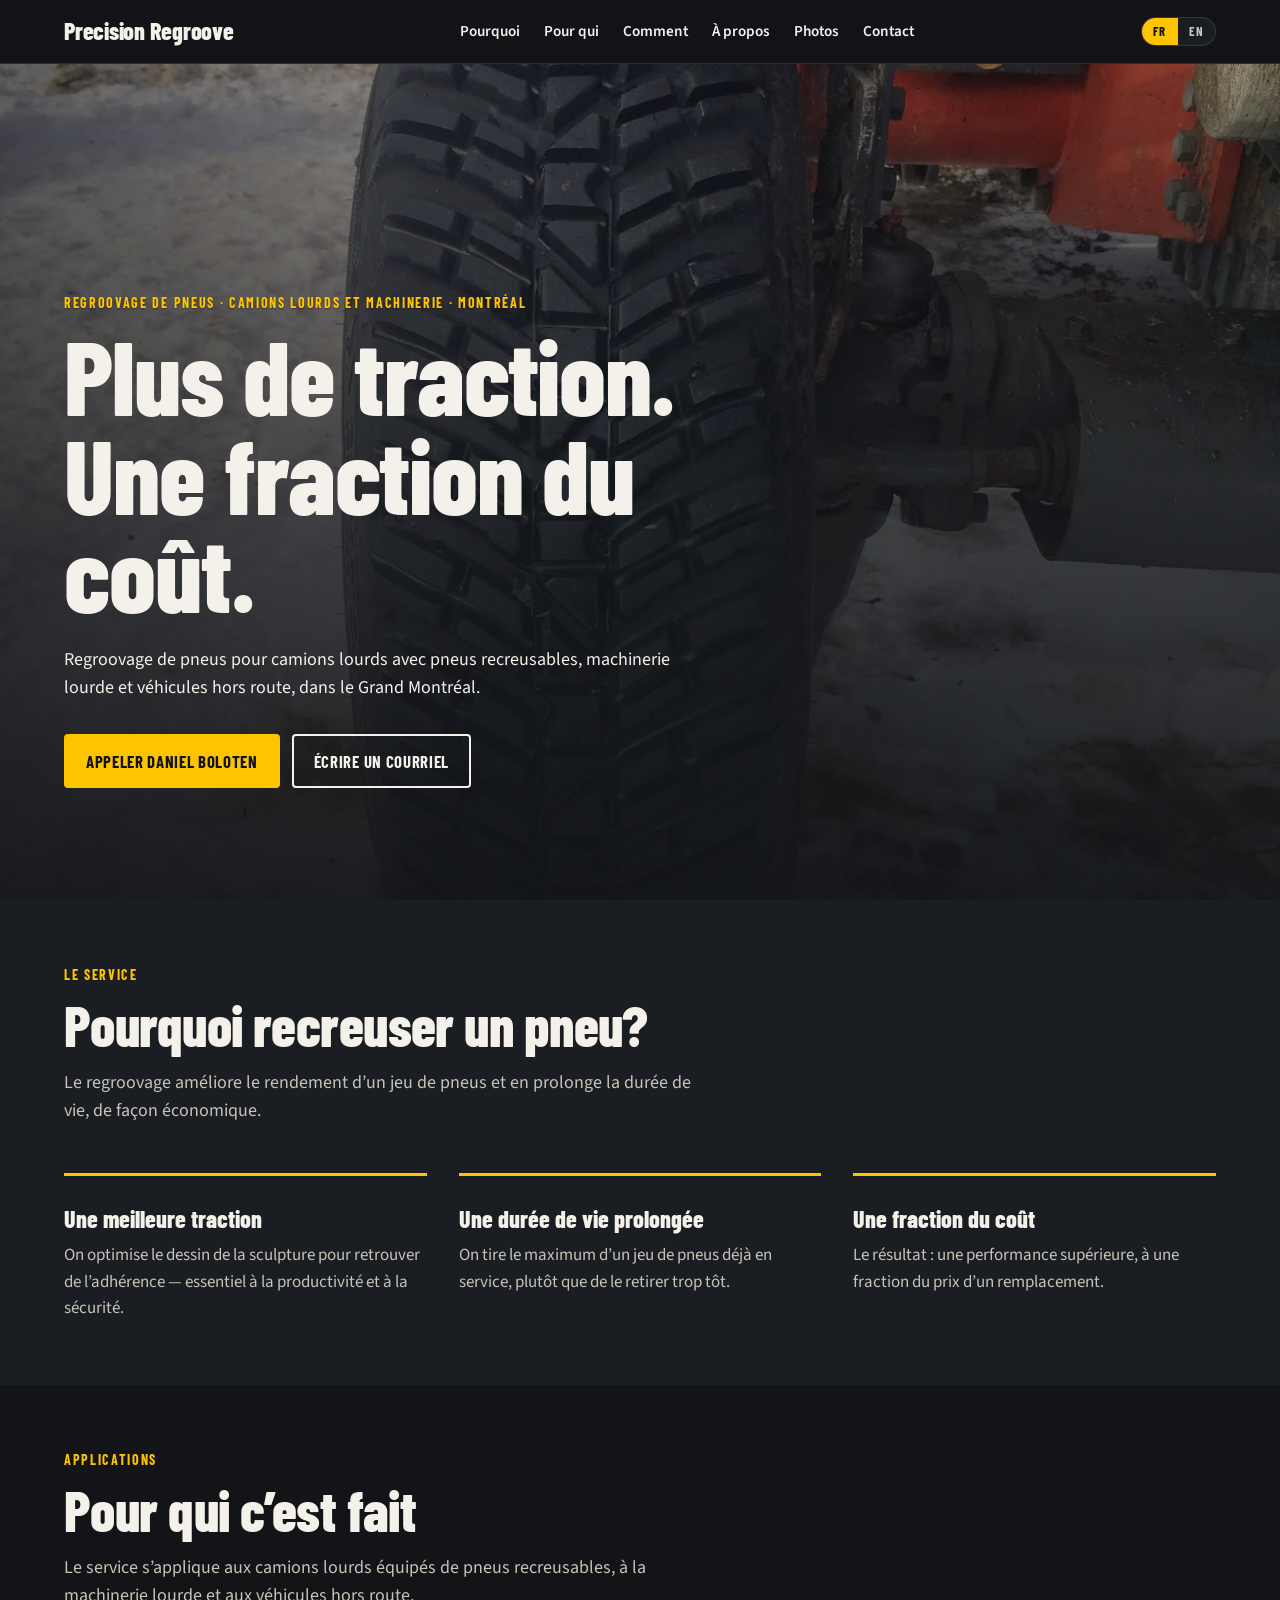
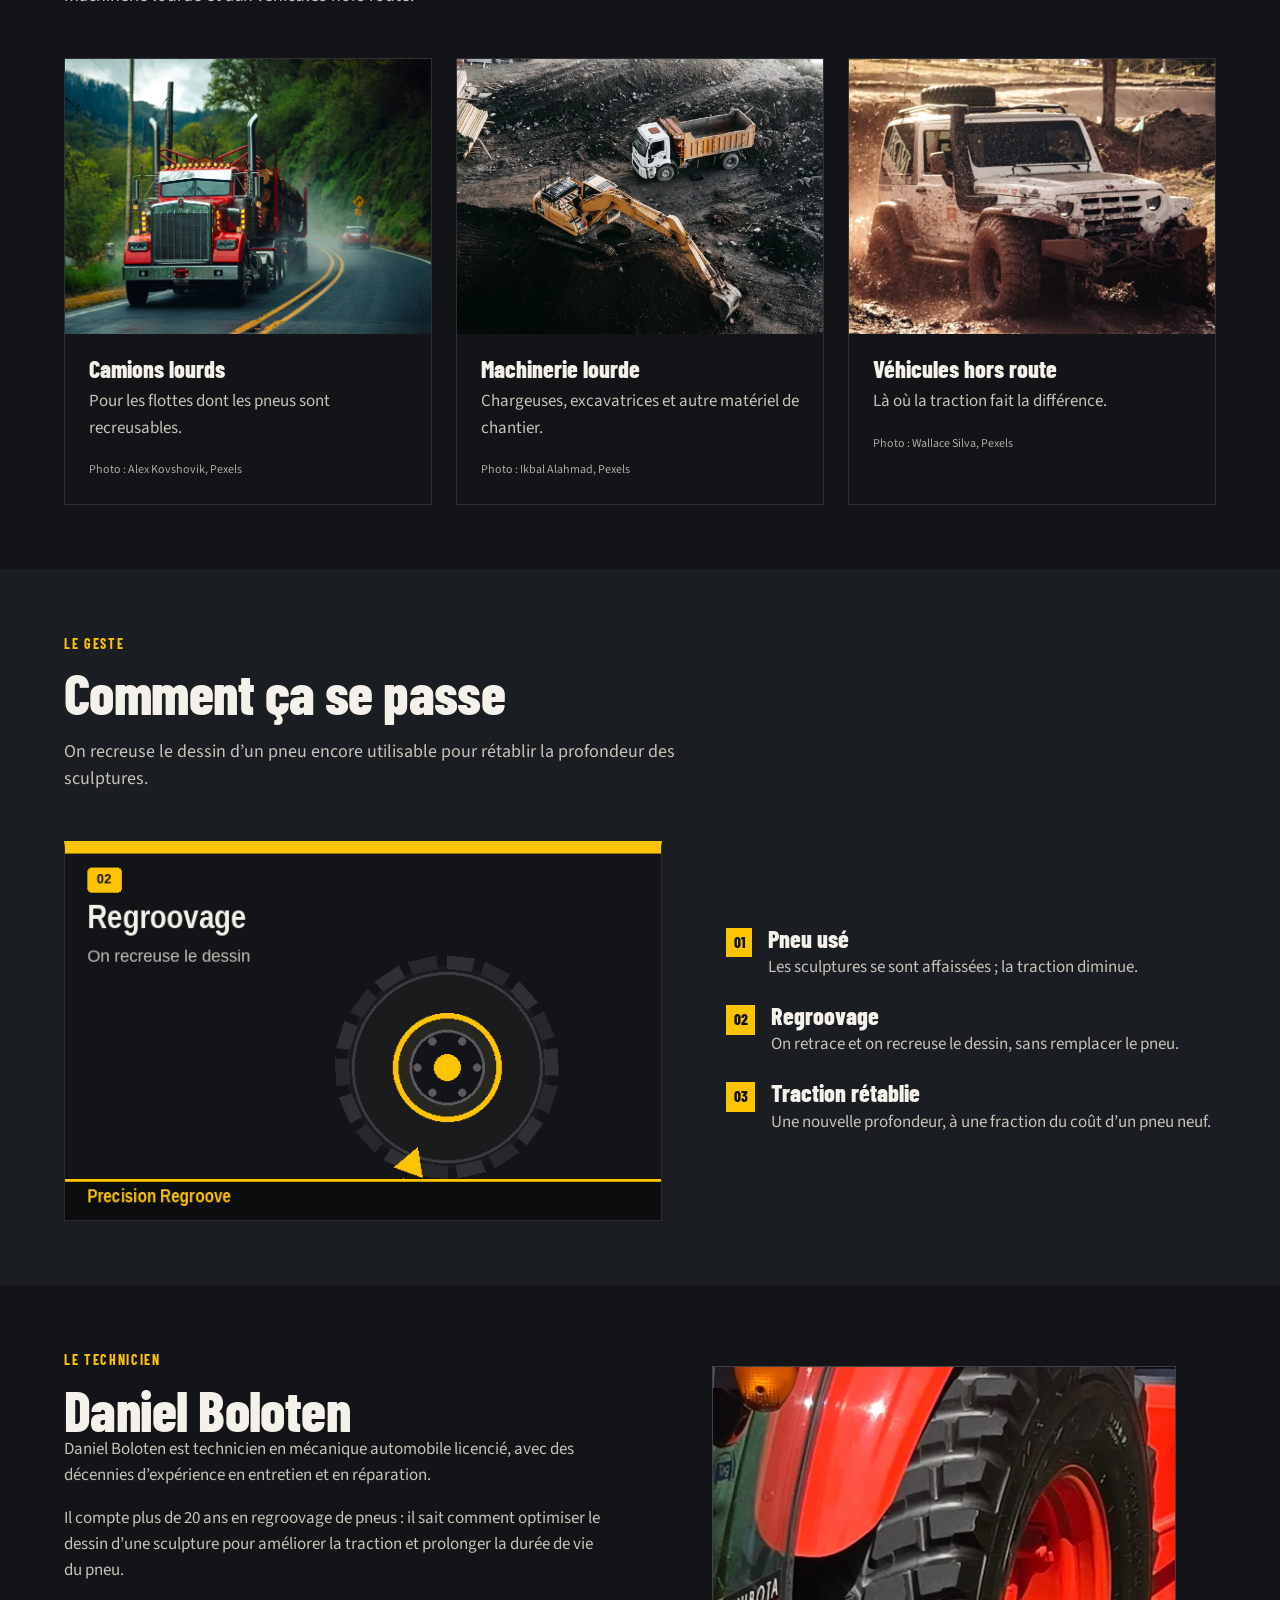
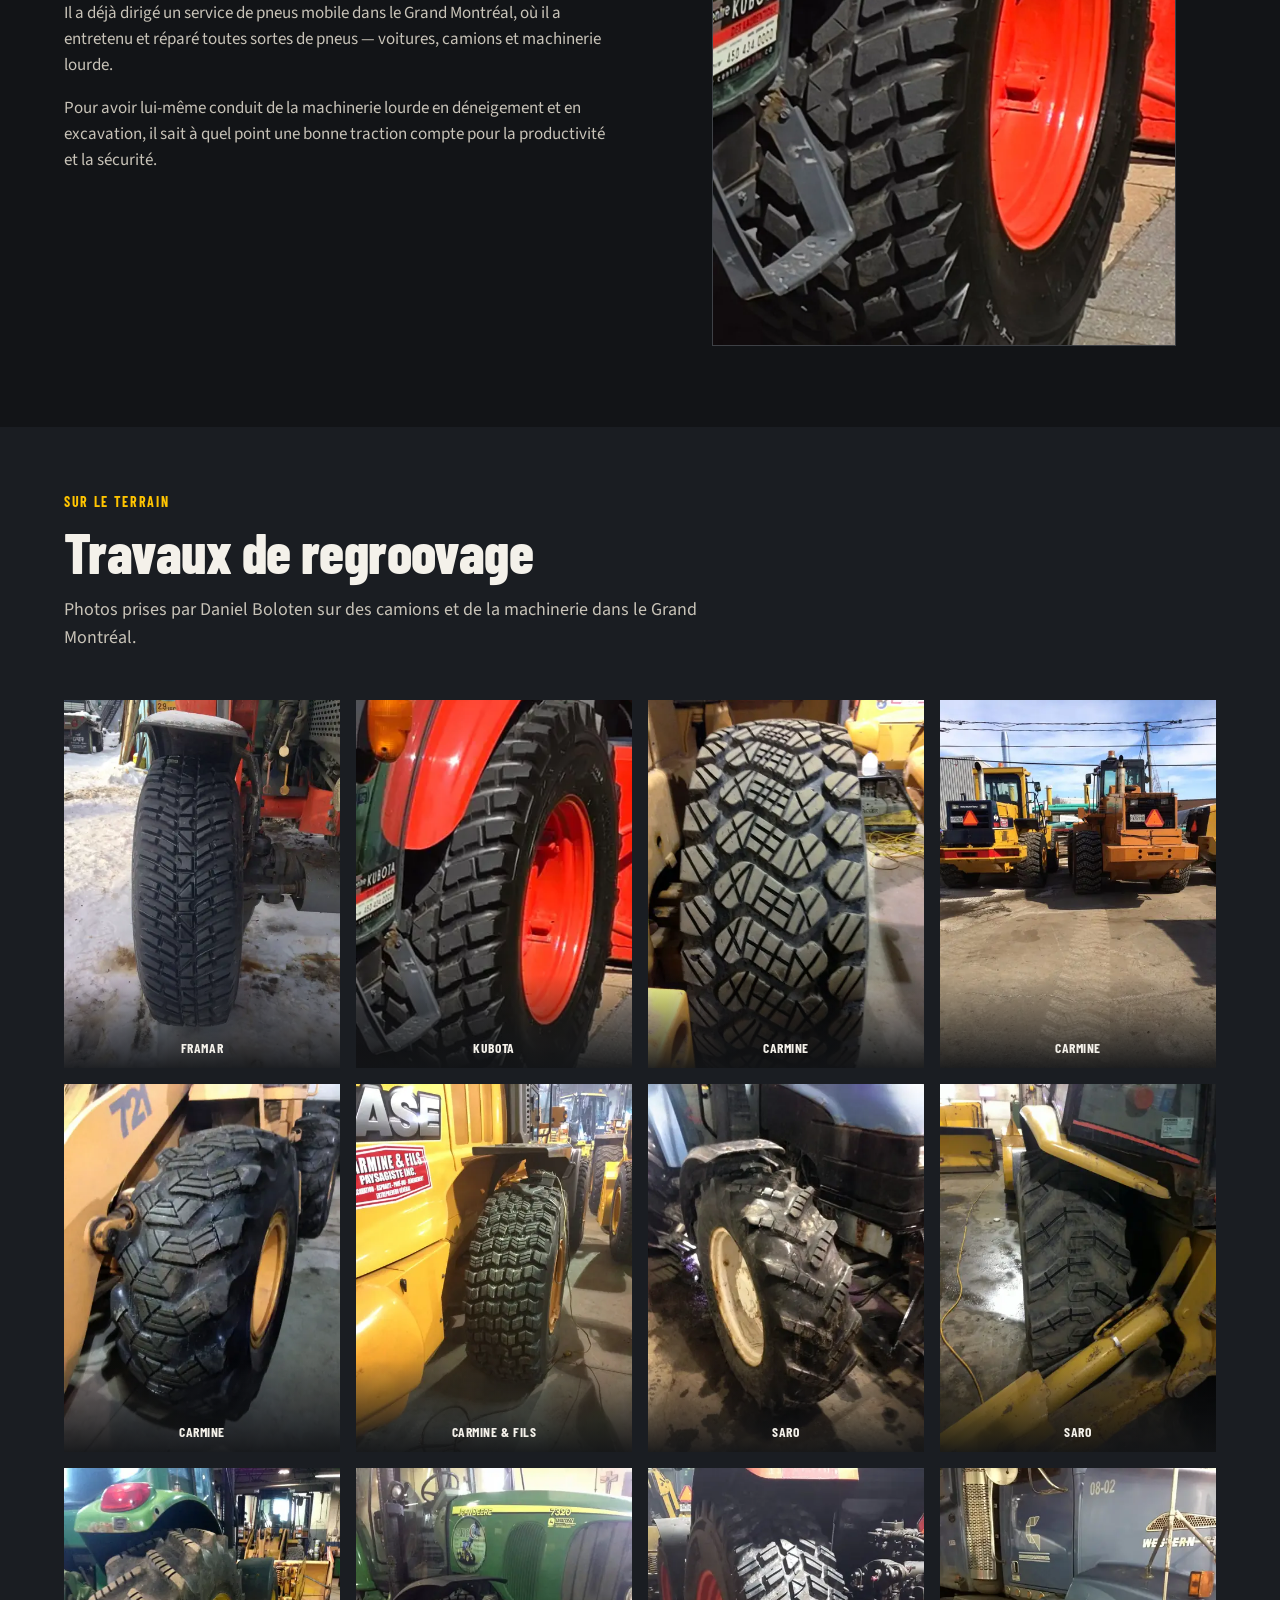
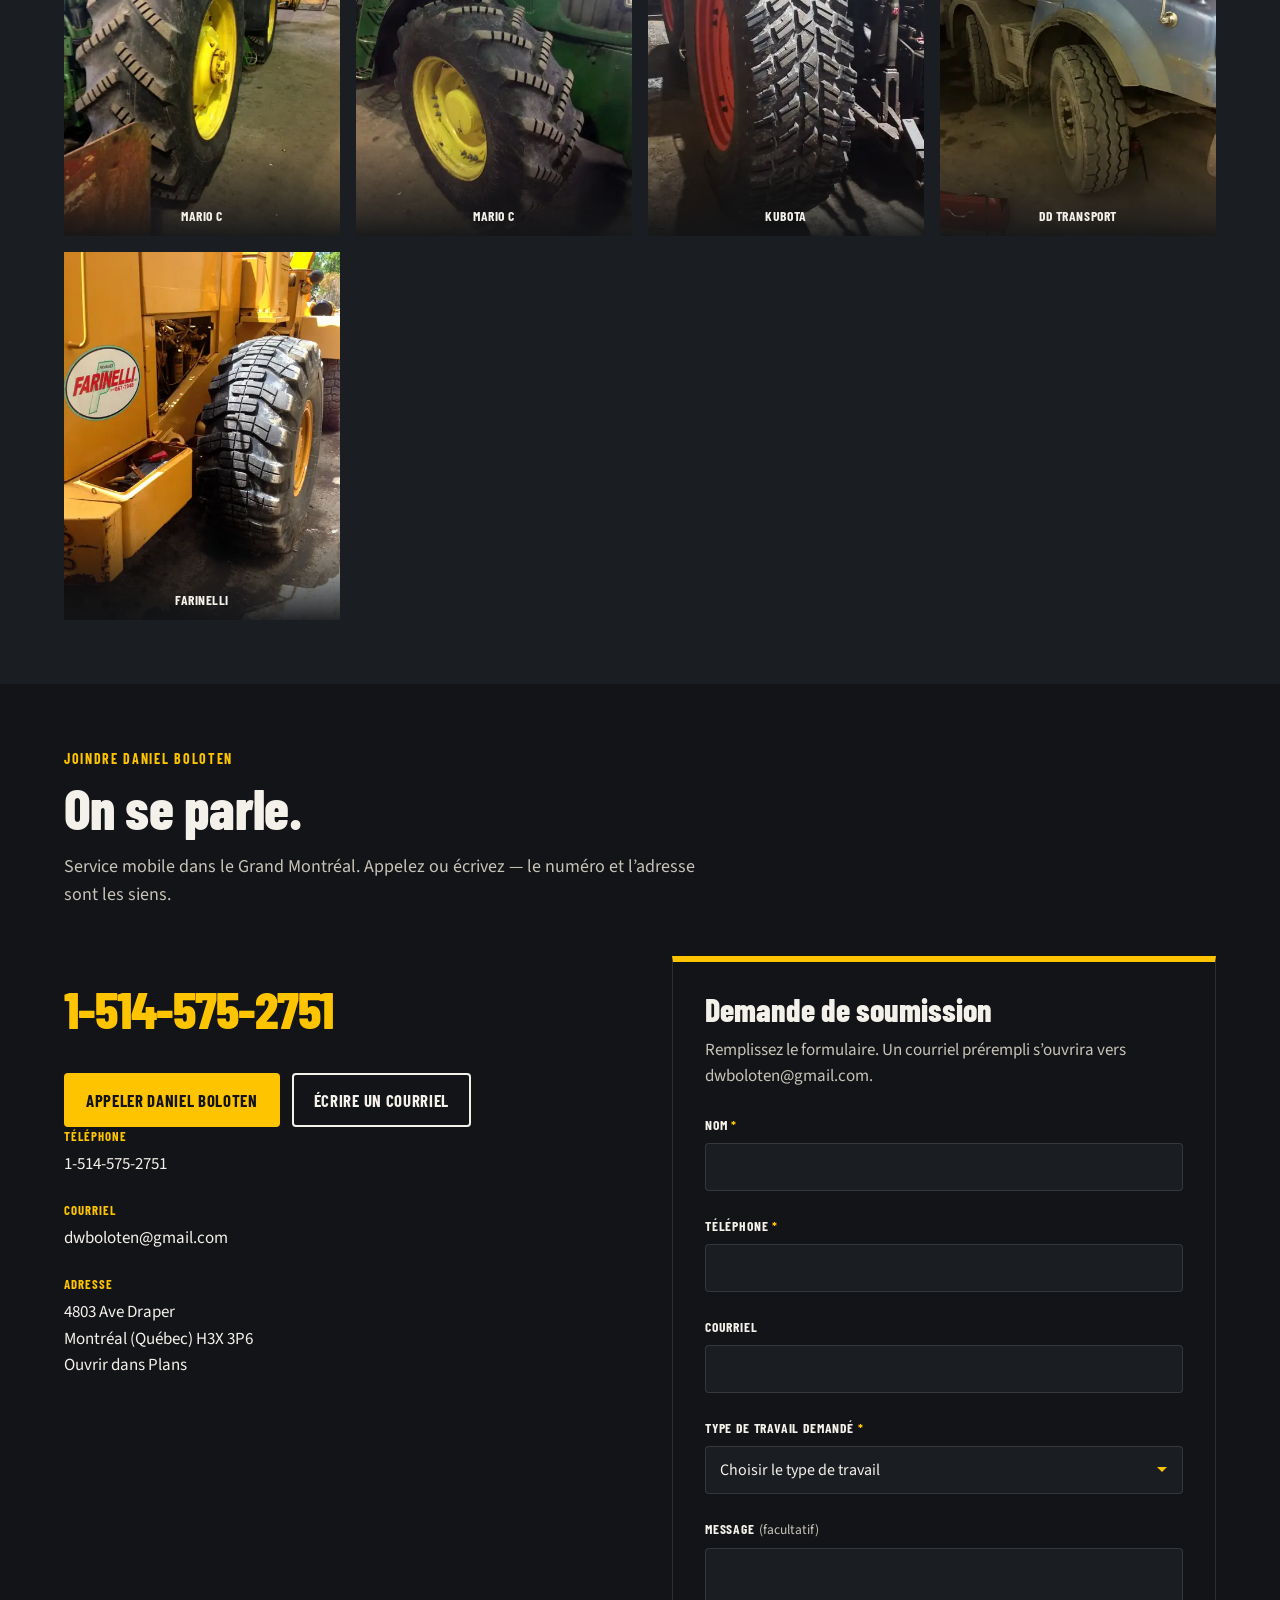
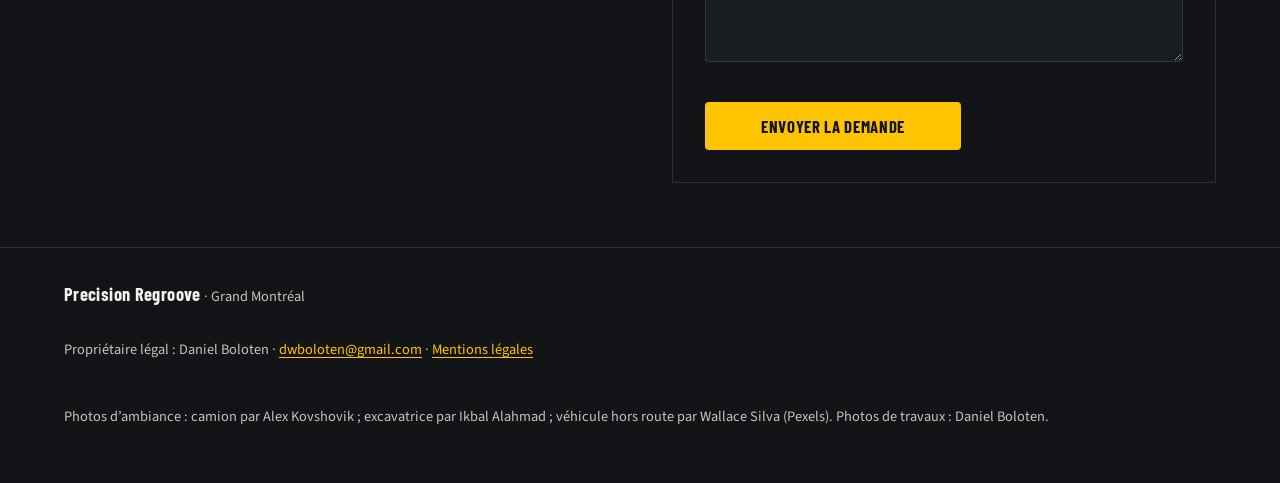
==== index.html @ 8ffa495f "Publish Precision Regroove static site with legal owner notice. Add a bilingual legal page and foote" ====
<!DOCTYPE html>
<html lang="fr-CA">
<head>
  <meta charset="utf-8">
  <meta name="viewport" content="width=device-width, initial-scale=1">
  <title><!--SITE:TITLE-->Precision Regroove · Regroovage de pneus · Camions lourds et machinerie · Montréal<!--/SITE:TITLE--></title>
  <meta name="description" content="Regroovage de pneus pour camions lourds, machinerie et véhicules hors route dans le Grand Montréal. Daniel Boloten, technicien en mécanique automobile licencié, plus de 20 ans d’expérience.">
  <link rel="canonical" href="<!--SITE:CANONICAL-->https://precisionregroove.ca/<!--/SITE:CANONICAL-->">
  <meta property="og:type" content="website">
  <meta property="og:locale" content="fr_CA">
  <meta property="og:locale:alternate" content="en_CA">
  <meta property="og:site_name" content="Precision Regroove">
  <meta property="og:title" content="<!--SITE:OG_TITLE-->Precision Regroove<!--/SITE:OG_TITLE-->">
  <meta property="og:description" content="Regroovage de pneus pour camions lourds, machinerie et véhicules hors route dans le Grand Montréal. Daniel Boloten, technicien en mécanique automobile licencié, plus de 20 ans d’expérience.">
  <meta property="og:url" content="<!--SITE:CANONICAL-->https://precisionregroove.ca/<!--/SITE:CANONICAL-->">
  <meta property="og:image" content="<!--SITE:OG_IMAGE-->https://precisionregroove.ca/img/og.jpg<!--/SITE:OG_IMAGE-->">
  <meta property="og:image:width" content="1200">
  <meta property="og:image:height" content="630">
  <meta property="og:image:alt" content="<!--SITE:OG_IMAGE_ALT-->Precision Regroove — Regroovage de pneus · Camions lourds et machinerie · Montréal<!--/SITE:OG_IMAGE_ALT-->">
  <meta name="twitter:card" content="summary_large_image">
  <meta name="twitter:title" content="Precision Regroove">
  <meta name="twitter:description" content="Regroovage de pneus pour camions lourds, machinerie et véhicules hors route dans le Grand Montréal.">
  <meta name="twitter:image" content="https://precisionregroove.ca/img/og.jpg">
  <link rel="icon" href="img/favicon.svg" type="image/svg+xml">
  <link rel="icon" href="img/favicon-32.png" type="image/png" sizes="32x32">
  <link rel="apple-touch-icon" href="img/apple-touch-icon.png">
  <link rel="manifest" href="site.webmanifest">
  <link rel="preload" href="fonts/barlow-condensed-800-latin.woff2" as="font" type="font/woff2" crossorigin>
  <link rel="preload" href="fonts/source-sans-3-400-latin.woff2" as="font" type="font/woff2" crossorigin>
  <link rel="preload" href="img/work/framar-neige.webp" as="image" type="image/webp">
  <link rel="stylesheet" href="css/fonts.css">
  <link rel="stylesheet" href="css/styles.css">
  <noscript><style>.reveal{opacity:1!important;transform:none!important;animation:none!important}</style></noscript>
</head>
<body>
  <a class="skip" href="#contenu">Aller au contenu</a>

  <header class="site-header">
    <div class="wrap">
      <a class="wordmark" href="#accueil" data-brand>Precision Regroove</a>
      <nav class="nav" aria-label="Principal">
        <a href="#pourquoi" data-i18n="nav.why">Pourquoi</a>
        <a href="#pour-qui" data-i18n="nav.who">Pour qui</a>
        <a href="#comment" data-i18n="nav.how">Comment</a>
        <a href="#a-propos" data-i18n="nav.about">À propos</a>
        <a href="#photos" data-i18n="nav.photos">Photos</a>
        <a href="#contact" data-i18n="nav.contact">Contact</a>
      </nav>
      <div class="header-tools">
        <div class="lang-toggle" role="group" aria-label="Langue">
          <button type="button" data-lang="fr" aria-pressed="true">FR</button>
          <button type="button" data-lang="en" aria-pressed="false">EN</button>
        </div>
        <button type="button" class="menu-btn" id="menu-btn" aria-expanded="false" aria-controls="nav-panel" aria-label="Menu">☰</button>
      </div>
    </div>
    <nav class="nav-panel" id="nav-panel">
      <a href="#pourquoi" data-i18n="nav.why">Pourquoi</a>
      <a href="#pour-qui" data-i18n="nav.who">Pour qui</a>
      <a href="#comment" data-i18n="nav.how">Comment</a>
      <a href="#a-propos" data-i18n="nav.about">À propos</a>
      <a href="#photos" data-i18n="nav.photos">Photos</a>
      <a href="#contact" data-i18n="nav.contact">Contact</a>
    </nav>
  </header>

  <main id="contenu">
    <section class="hero" id="accueil">
      <div class="hero-media">
        <picture>
          <source type="image/webp" srcset="img/work/framar-neige.webp">
          <img src="img/work/framar-neige.jpg" width="1313" height="1600" alt="Pneu à sculptures recreusées sur une machine orange, photographié dans la neige." fetchpriority="high" decoding="async">
        </picture>
      </div>
      <div class="wrap hero-content">
        <p class="kicker" data-i18n="hero.kicker">Regroovage de pneus · Camions lourds et machinerie · Montréal</p>
        <h1 data-i18n="hero.title" data-i18n-html>Plus de traction.<br>Une fraction du coût.</h1>
        <p class="lede" data-i18n="hero.lede">Regroovage de pneus pour camions lourds avec pneus recreusables, machinerie lourde et véhicules hors route, dans le Grand Montréal.</p>
        <div class="actions">
          <a class="btn btn-primary" href="tel:+15145752751" data-i18n="hero.call">Appeler Daniel Boloten</a>
          <a class="btn btn-ghost" href="mailto:dwboloten@gmail.com" data-i18n="hero.email">Écrire un courriel</a>
        </div>
      </div>
    </section>

    <section id="pourquoi">
      <div class="wrap">
        <div class="section-head">
          <p class="kicker" data-i18n="why.kicker">Le service</p>
          <h2 data-i18n="why.title">Pourquoi recreuser un pneu?</h2>
          <p class="lede" data-i18n="why.lede">Le regroovage améliore le rendement d’un jeu de pneus et en prolonge la durée de vie, de façon économique.</p>
        </div>
        <div class="benefits">
          <article class="benefit reveal" data-why>
            <h3>Une meilleure traction</h3>
            <p>On optimise le dessin de la sculpture pour retrouver de l’adhérence — essentiel à la productivité et à la sécurité.</p>
          </article>
          <article class="benefit reveal" data-why>
            <h3>Une durée de vie prolongée</h3>
            <p>On tire le maximum d’un jeu de pneus déjà en service, plutôt que de le retirer trop tôt.</p>
          </article>
          <article class="benefit reveal" data-why>
            <h3>Une fraction du coût</h3>
            <p>Le résultat : une performance supérieure, à une fraction du prix d’un remplacement.</p>
          </article>
        </div>
      </div>
    </section>

    <section id="pour-qui">
      <div class="wrap">
        <div class="section-head">
          <p class="kicker" data-i18n="who.kicker">Applications</p>
          <h2 data-i18n="who.title">Pour qui c’est fait</h2>
          <p class="lede" data-i18n="who.lede">Le service s’applique aux camions lourds équipés de pneus recreusables, à la machinerie lourde et aux véhicules hors route.</p>
        </div>
        <div class="cards">
          <article class="card reveal" data-who>
            <div class="media">
              <picture>
                <source type="image/webp" srcset="img/stock/stock-camion.webp">
                <img src="img/stock/stock-camion.jpg" width="1600" height="1126" alt="Camion lourd rouge transportant des billots sur une route de montagne mouillée." loading="lazy" decoding="async">
              </picture>
            </div>
            <div class="body">
              <h3>Camions lourds</h3>
              <p>Pour les flottes dont les pneus sont recreusables.</p>
              <p class="credit">Photo : Alex Kovshovik, Pexels</p>
            </div>
          </article>
          <article class="card reveal" data-who>
            <div class="media">
              <picture>
                <source type="image/webp" srcset="img/stock/stock-excavatrice.webp">
                <img src="img/stock/stock-excavatrice.jpg" width="1600" height="899" alt="Excavatrice jaune et camion-benne sur un chantier." loading="lazy" decoding="async">
              </picture>
            </div>
            <div class="body">
              <h3>Machinerie lourde</h3>
              <p>Chargeuses, excavatrices et autre matériel de chantier.</p>
              <p class="credit">Photo : Ikbal Alahmad, Pexels</p>
            </div>
          </article>
          <article class="card reveal" data-who>
            <div class="media">
              <picture>
                <source type="image/webp" srcset="img/stock/stock-hors-route.webp">
                <img src="img/stock/stock-hors-route.jpg" width="800" height="1200" alt="VUS blanc tout-terrain avançant dans la boue, pneus couverts d’éclaboussures." loading="lazy" decoding="async">
              </picture>
            </div>
            <div class="body">
              <h3>Véhicules hors route</h3>
              <p>Là où la traction fait la différence.</p>
              <p class="credit">Photo : Wallace Silva, Pexels</p>
            </div>
          </article>
        </div>
      </div>
    </section>

    <section id="comment">
      <div class="wrap">
        <div class="section-head">
          <p class="kicker" data-i18n="how.kicker">Le geste</p>
          <h2 data-i18n="how.title">Comment ça se passe</h2>
          <p class="lede" data-i18n="how.lede">On recreuse le dessin d’un pneu encore utilisable pour rétablir la profondeur des sculptures.</p>
        </div>
        <div class="how-grid">
          <div class="anim-frame reveal">
            <img id="regroove-gif" src="img/anim/regroove-fr.gif" width="640" height="400" alt="Animation : un pneu usé est recreusé, puis la traction est rétablie. Precision Regroove." decoding="async">
            <img id="regroove-poster" src="img/anim/regroove-fr-poster.jpg" width="640" height="400" alt="Animation : un pneu usé est recreusé, puis la traction est rétablie. Precision Regroove." hidden>
          </div>
          <div class="steps">
            <div class="step reveal" data-step>
              <span class="step-n">01</span>
              <div>
                <h3>Pneu usé</h3>
                <p>Les sculptures se sont affaissées ; la traction diminue.</p>
              </div>
            </div>
            <div class="step reveal" data-step>
              <span class="step-n">02</span>
              <div>
                <h3>Regroovage</h3>
                <p>On retrace et on recreuse le dessin, sans remplacer le pneu.</p>
              </div>
            </div>
            <div class="step reveal" data-step>
              <span class="step-n">03</span>
              <div>
                <h3>Traction rétablie</h3>
                <p>Une nouvelle profondeur, à une fraction du coût d’un pneu neuf.</p>
              </div>
            </div>
          </div>
        </div>
      </div>
    </section>

    <section id="a-propos">
      <div class="wrap about-grid">
        <div>
          <p class="kicker" data-i18n="about.kicker">Le technicien</p>
          <h2 data-i18n="about.title">Daniel Boloten</h2>
          <div class="about-copy">
            <p data-about>Daniel Boloten est technicien en mécanique automobile licencié, avec des décennies d’expérience en entretien et en réparation.</p>
            <p data-about>Il compte plus de 20 ans en regroovage de pneus : il sait comment optimiser le dessin d’une sculpture pour améliorer la traction et prolonger la durée de vie du pneu.</p>
            <p data-about>Il a déjà dirigé un service de pneus mobile dans le Grand Montréal, où il a entretenu et réparé toutes sortes de pneus — voitures, camions et machinerie lourde.</p>
            <p data-about>Pour avoir lui-même conduit de la machinerie lourde en déneigement et en excavation, il sait à quel point une bonne traction compte pour la productivité et la sécurité.</p>
          </div>
        </div>
        <figure class="about-photo reveal">
          <picture>
            <source type="image/webp" srcset="img/work/kubota-soleil.webp">
            <img src="img/work/kubota-soleil.jpg" width="738" height="1600" alt="Gros plan du pneu arrière d’un tracteur Kubota rouge, jante orange, en plein soleil." loading="lazy" decoding="async">
          </picture>
        </figure>
      </div>
    </section>

    <section id="photos">
      <div class="wrap">
        <div class="section-head">
          <p class="kicker" data-i18n="gallery.kicker">Sur le terrain</p>
          <h2 data-i18n="gallery.title">Travaux de regroovage</h2>
          <p class="lede" data-i18n="gallery.lede">Photos prises par Daniel Boloten sur des camions et de la machinerie dans le Grand Montréal.</p>
        </div>
        <div class="gallery-grid">
          <button type="button" class="thumb" data-gallery-item data-id="framar-neige" data-label-text="Framar" data-caption="Pneu aux sculptures fraîchement recreusées sur une machine orange, dans la neige." data-alt="Pneu à sculptures recreusées sur une machine orange, photographié dans la neige.">
            <picture>
              <source type="image/webp" srcset="img/work/framar-neige-sm.webp">
              <img src="img/work/framar-neige-sm.jpg" width="525" height="640" alt="Pneu à sculptures recreusées sur une machine orange, photographié dans la neige." loading="lazy" decoding="async">
            </picture>
            <span class="label">Framar</span>
          </button>
          <button type="button" class="thumb" data-gallery-item data-id="kubota-soleil" data-label-text="Kubota" data-caption="Pneu arrière d’un tracteur Kubota rouge, sculptures en blocs profonds et jante orange, en plein soleil." data-alt="Gros plan du pneu arrière d’un tracteur Kubota rouge, jante orange, en plein soleil.">
            <picture>
              <source type="image/webp" srcset="img/work/kubota-soleil-sm.webp">
              <img src="img/work/kubota-soleil-sm.jpg" width="295" height="640" alt="Gros plan du pneu arrière d’un tracteur Kubota rouge, jante orange, en plein soleil." loading="lazy" decoding="async">
            </picture>
            <span class="label">Kubota</span>
          </button>
          <button type="button" class="thumb" data-gallery-item data-id="carmine-sculpture" data-label-text="Carmine" data-caption="Vue rapprochée de la bande de roulement : sculptures en zigzag clairement recreusées." data-alt="Bande de roulement en gros plan, sculptures en zigzag clairement recreusées.">
            <picture>
              <source type="image/webp" srcset="img/work/carmine-sculpture-sm.webp">
              <img src="img/work/carmine-sculpture-sm.jpg" width="480" height="640" alt="Bande de roulement en gros plan, sculptures en zigzag clairement recreusées." loading="lazy" decoding="async">
            </picture>
            <span class="label">Carmine</span>
          </button>
          <button type="button" class="thumb" data-gallery-item data-id="carmine-chargeuses" data-label-text="Carmine" data-caption="Deux chargeuses sur pneus jaunes stationnées dans une cour, dont une Komatsu." data-alt="Deux chargeuses jaunes stationnées dans une cour, vue arrière.">
            <picture>
              <source type="image/webp" srcset="img/work/carmine-chargeuses-sm.webp">
              <img src="img/work/carmine-chargeuses-sm.jpg" width="480" height="640" alt="Deux chargeuses jaunes stationnées dans une cour, vue arrière." loading="lazy" decoding="async">
            </picture>
            <span class="label">Carmine</span>
          </button>
          <button type="button" class="thumb" data-gallery-item data-id="carmine-721" data-label-text="Carmine" data-caption="Gros plan d’un pneu de chargeuse Case 721, sculptures en chevrons, en atelier." data-alt="Pneu de chargeuse Case 721 en gros plan, sculptures en chevrons, en atelier.">
            <picture>
              <source type="image/webp" srcset="img/work/carmine-721-sm.webp">
              <img src="img/work/carmine-721-sm.jpg" width="480" height="640" alt="Pneu de chargeuse Case 721 en gros plan, sculptures en chevrons, en atelier." loading="lazy" decoding="async">
            </picture>
            <span class="label">Carmine</span>
          </button>
          <button type="button" class="thumb" data-gallery-item data-id="carmine-fils" data-label-text="Carmine &amp; Fils" data-caption="Machine Case jaune portant le logo Carmine &amp; Fils Paysagiste Inc., gros pneu à sculptures en blocs." data-alt="Machine Case jaune avec le logo Carmine &amp; Fils Paysagiste Inc. et un gros pneu à sculptures en blocs.">
            <picture>
              <source type="image/webp" srcset="img/work/carmine-fils-sm.webp">
              <img src="img/work/carmine-fils-sm.jpg" width="480" height="640" alt="Machine Case jaune avec le logo Carmine &amp; Fils Paysagiste Inc. et un gros pneu à sculptures en blocs." loading="lazy" decoding="async">
            </picture>
            <span class="label">Carmine &amp; Fils</span>
          </button>
          <button type="button" class="thumb" data-gallery-item data-id="saro-tracteur" data-label-text="Saro" data-caption="Tracteur bleu, pneu arrière usé avec des blocs de sculpture manquants, jante blanche oxydée." data-alt="Tracteur bleu avec un pneu arrière usé, des blocs de sculpture manquants et une jante blanche oxydée.">
            <picture>
              <source type="image/webp" srcset="img/work/saro-tracteur-sm.webp">
              <img src="img/work/saro-tracteur-sm.jpg" width="480" height="640" alt="Tracteur bleu avec un pneu arrière usé, des blocs de sculpture manquants et une jante blanche oxydée." loading="lazy" decoding="async">
            </picture>
            <span class="label">Saro</span>
          </button>
          <button type="button" class="thumb" data-gallery-item data-id="saro-chargeuse" data-label-text="Saro" data-caption="Pneu de chargeuse jaune avec rainures transversales recreusées, sol d’atelier mouillé." data-alt="Pneu de chargeuse jaune aux rainures transversales recreusées, sur un sol d’atelier mouillé.">
            <picture>
              <source type="image/webp" srcset="img/work/saro-chargeuse-sm.webp">
              <img src="img/work/saro-chargeuse-sm.jpg" width="480" height="640" alt="Pneu de chargeuse jaune aux rainures transversales recreusées, sur un sol d’atelier mouillé." loading="lazy" decoding="async">
            </picture>
            <span class="label">Saro</span>
          </button>
          <button type="button" class="thumb" data-gallery-item data-id="mario-c-arriere" data-label-text="Mario C" data-caption="Arrière d’un tracteur John Deere vert, large pneu agricole et jante jaune, en atelier." data-alt="Arrière d’un tracteur John Deere vert avec un large pneu agricole et une jante jaune, en atelier.">
            <picture>
              <source type="image/webp" srcset="img/work/mario-c-arriere-sm.webp">
              <img src="img/work/mario-c-arriere-sm.jpg" width="480" height="640" alt="Arrière d’un tracteur John Deere vert avec un large pneu agricole et une jante jaune, en atelier." loading="lazy" decoding="async">
            </picture>
            <span class="label">Mario C</span>
          </button>
          <button type="button" class="thumb" data-gallery-item data-id="mario-c-7320" data-label-text="Mario C" data-caption="John Deere 7320 portant le logo Mario C, pneu agricole et jante jaune, en atelier." data-alt="Tracteur John Deere 7320 avec le logo Mario C, pneu agricole et jante jaune, en atelier.">
            <picture>
              <source type="image/webp" srcset="img/work/mario-c-7320-sm.webp">
              <img src="img/work/mario-c-7320-sm.jpg" width="480" height="640" alt="Tracteur John Deere 7320 avec le logo Mario C, pneu agricole et jante jaune, en atelier." loading="lazy" decoding="async">
            </picture>
            <span class="label">Mario C</span>
          </button>
          <button type="button" class="thumb" data-gallery-item data-id="kubota-atelier" data-label-text="Kubota" data-caption="Gros plan arrière d’un pneu de tracteur, jante orange et sculptures en blocs, en atelier." data-alt="Gros plan arrière d’un pneu de tracteur à jante orange et sculptures en blocs, en atelier.">
            <picture>
              <source type="image/webp" srcset="img/work/kubota-atelier-sm.webp">
              <img src="img/work/kubota-atelier-sm.jpg" width="609" height="640" alt="Gros plan arrière d’un pneu de tracteur à jante orange et sculptures en blocs, en atelier." loading="lazy" decoding="async">
            </picture>
            <span class="label">Kubota</span>
          </button>
          <button type="button" class="thumb" data-gallery-item data-id="dd-transport" data-label-text="DD Transport" data-caption="Camion lourd Western Star bleu (unité 08-02), pneu directeur à sculptures longitudinales, en atelier." data-alt="Camion lourd Western Star bleu, unité 08-02, pneu directeur à sculptures longitudinales, en atelier.">
            <picture>
              <source type="image/webp" srcset="img/work/dd-transport-sm.webp">
              <img src="img/work/dd-transport-sm.jpg" width="480" height="640" alt="Camion lourd Western Star bleu, unité 08-02, pneu directeur à sculptures longitudinales, en atelier." loading="lazy" decoding="async">
            </picture>
            <span class="label">DD Transport</span>
          </button>
          <button type="button" class="thumb" data-gallery-item data-id="farinelli" data-label-text="Farinelli" data-caption="Machine Caterpillar jaune portant le logo Pavage Farinelli Inc., gros pneu à sculptures en blocs, à l’extérieur." data-alt="Machine Caterpillar jaune avec le logo Pavage Farinelli Inc. et un gros pneu à sculptures en blocs, à l’extérieur.">
            <picture>
              <source type="image/webp" srcset="img/work/farinelli-sm.webp">
              <img src="img/work/farinelli-sm.jpg" width="480" height="640" alt="Machine Caterpillar jaune avec le logo Pavage Farinelli Inc. et un gros pneu à sculptures en blocs, à l’extérieur." loading="lazy" decoding="async">
            </picture>
            <span class="label">Farinelli</span>
          </button>
        </div>
      </div>
    </section>

    <section id="contact">
      <div class="wrap">
        <div class="section-head">
          <p class="kicker" data-i18n="contact.kicker">Joindre Daniel Boloten</p>
          <h2 data-i18n="contact.title">On se parle.</h2>
          <p class="lede" data-i18n="contact.lede">Service mobile dans le Grand Montréal. Appelez ou écrivez — le numéro et l’adresse sont les siens.</p>
        </div>
        <div class="contact-grid">
          <div class="contact-info">
            <a class="phone-display" href="tel:+15145752751">1-514-575-2751</a>
            <div class="actions">
              <a class="btn btn-primary" href="tel:+15145752751" data-i18n="hero.call">Appeler Daniel Boloten</a>
              <a class="btn btn-ghost" href="mailto:dwboloten@gmail.com" data-i18n="hero.email">Écrire un courriel</a>
            </div>
            <dl class="dl">
              <div>
                <dt data-i18n="contact.phone">Téléphone</dt>
                <dd><a href="tel:+15145752751">1-514-575-2751</a></dd>
              </div>
              <div>
                <dt data-i18n="contact.email">Courriel</dt>
                <dd><a href="mailto:dwboloten@gmail.com">dwboloten@gmail.com</a></dd>
              </div>
              <div>
                <dt data-i18n="contact.address">Adresse</dt>
                <dd>
                  4803 Ave Draper<br>
                  Montréal (Québec)  H3X 3P6<br>
                  <a href="https://maps.google.com/?q=4803+Ave+Draper,+Montr%C3%A9al,+Qu%C3%A9bec+H3X+3P6" rel="noopener noreferrer" data-i18n="contact.maps">Ouvrir dans Plans</a>
                </dd>
              </div>
            </dl>
          </div>
          <div class="contact-form-wrap">
            <form id="quote-form" class="quote-form" method="post" action="mailto:dwboloten@gmail.com" enctype="text/plain" novalidate>
              <h3 data-i18n="contact.formTitle">Demande de soumission</h3>
              <p class="form-intro" data-i18n="contact.formIntro">Remplissez le formulaire. Un courriel prérempli s’ouvrira vers dwboloten@gmail.com.</p>
              <div class="field">
                <label for="field-name"><span data-i18n="contact.name">Nom</span> <span class="req" aria-hidden="true">*</span> <span class="visually-hidden" data-i18n="contact.required">(obligatoire)</span></label>
                <input id="field-name" name="name" type="text" autocomplete="name" required maxlength="200">
                <p class="field-error" id="error-name" role="alert" hidden></p>
              </div>
              <div class="field">
                <label for="field-phone"><span data-i18n="contact.phoneField">Téléphone</span> <span class="req" aria-hidden="true">*</span> <span class="visually-hidden" data-i18n="contact.required">(obligatoire)</span></label>
                <input id="field-phone" name="phone" type="tel" autocomplete="tel" required maxlength="40">
                <p class="field-error" id="error-phone" role="alert" hidden></p>
              </div>
              <div class="field">
                <label for="field-email"><span data-i18n="contact.emailField">Courriel</span></label>
                <input id="field-email" name="email" type="email" autocomplete="email" inputmode="email" maxlength="200">
                <p class="field-error" id="error-email" role="alert" hidden></p>
              </div>
              <div class="field">
                <label for="field-type"><span data-i18n="contact.type">Type de travail demandé</span> <span class="req" aria-hidden="true">*</span> <span class="visually-hidden" data-i18n="contact.required">(obligatoire)</span></label>
                <select id="field-type" name="type" required>
                  <option value="" data-i18n="contact.typePlaceholder">Choisir le type de travail</option>
                  <option value="truck" data-i18n="contact.types.truck">Pneus de camions lourds</option>
                  <option value="equipment" data-i18n="contact.types.equipment">Machinerie lourde</option>
                  <option value="offroad" data-i18n="contact.types.offroad">Hors route ou agricole</option>
                  <option value="other" data-i18n="contact.types.other">Autre</option>
                </select>
                <p class="field-error" id="error-type" role="alert" hidden></p>
              </div>
              <div class="field">
                <label for="field-message"><span data-i18n="contact.message">Message</span> <span class="optional" data-i18n="contact.optional">(facultatif)</span></label>
                <textarea id="field-message" name="message" rows="4" maxlength="2000"></textarea>
              </div>
              <button type="submit" class="btn btn-primary" data-i18n="contact.submit">Envoyer la demande</button>
              <p class="form-status" id="form-status" role="status" aria-live="polite" hidden></p>
            </form>
          </div>
        </div>
      </div>
    </section>
  </main>

  <footer class="site-footer">
    <div class="wrap">
      <div><strong data-brand>Precision Regroove</strong> · <span data-i18n="footer.rights">Grand Montréal</span></div>
      <p><span data-i18n="footer.owner">Propriétaire légal : Daniel Boloten</span> · <a href="mailto:dwboloten@gmail.com">dwboloten@gmail.com</a> · <a href="legal.html" data-i18n="footer.legal">Mentions légales</a></p>
      <p data-i18n="footer.credits">Photos d’ambiance : camion par Alex Kovshovik ; excavatrice par Ikbal Alahmad ; véhicule hors route par Wallace Silva (Pexels). Photos de travaux : Daniel Boloten.</p>
    </div>
  </footer>

  <div class="sticky-call">
    <a class="btn btn-primary" href="tel:+15145752751"><span data-i18n="sticky">Appeler</span> · 1-514-575-2751</a>
  </div>

  <div class="lightbox" id="lightbox" aria-hidden="true" role="dialog" aria-modal="true" aria-label="Galerie">
    <button type="button" class="lb-close" id="lb-close" data-i18n-aria="gallery.close" aria-label="Fermer">×</button>
    <button type="button" class="lb-btn lb-prev" id="lb-prev" data-i18n-aria="gallery.prev" aria-label="Photo précédente">‹</button>
    <figure class="lightbox-figure">
      <img id="lightbox-img" alt="">
      <figcaption class="lightbox-caption" id="lightbox-caption"></figcaption>
    </figure>
    <button type="button" class="lb-btn lb-next" id="lb-next" data-i18n-aria="gallery.next" aria-label="Photo suivante">›</button>
  </div>

  <script src="js/config.js"></script>
  <script src="js/i18n.js"></script>
  <script src="js/main.js"></script>
</body>
</html>
---- css/fonts.css ----
@font-face {
  font-family: 'Barlow Condensed';
  font-style: normal;
  font-weight: 700;
  font-display: swap;
  src: url('../fonts/barlow-condensed-700-latin-ext.woff2') format('woff2');
  unicode-range: U+0100-02BA, U+02BD-02C5, U+02C7-02CC, U+02CE-02D7, U+02DD-02FF, U+0304, U+0308, U+0329, U+1D00-1DBF, U+1E00-1E9F, U+1EF2-1EFF, U+2020, U+20A0-20AB, U+20AD-20C4, U+2113, U+2C60-2C7F, U+A720-A7FF;
}
@font-face {
  font-family: 'Barlow Condensed';
  font-style: normal;
  font-weight: 700;
  font-display: swap;
  src: url('../fonts/barlow-condensed-700-latin.woff2') format('woff2');
  unicode-range: U+0000-00FF, U+0131, U+0152-0153, U+02BB-02BC, U+02C6, U+02DA, U+02DC, U+0304, U+0308, U+0329, U+2000-206F, U+20AC, U+2122, U+2191, U+2193, U+2212, U+2215, U+FEFF, U+FFFD;
}
@font-face {
  font-family: 'Barlow Condensed';
  font-style: normal;
  font-weight: 800;
  font-display: swap;
  src: url('../fonts/barlow-condensed-800-latin-ext.woff2') format('woff2');
  unicode-range: U+0100-02BA, U+02BD-02C5, U+02C7-02CC, U+02CE-02D7, U+02DD-02FF, U+0304, U+0308, U+0329, U+1D00-1DBF, U+1E00-1E9F, U+1EF2-1EFF, U+2020, U+20A0-20AB, U+20AD-20C4, U+2113, U+2C60-2C7F, U+A720-A7FF;
}
@font-face {
  font-family: 'Barlow Condensed';
  font-style: normal;
  font-weight: 800;
  font-display: swap;
  src: url('../fonts/barlow-condensed-800-latin.woff2') format('woff2');
  unicode-range: U+0000-00FF, U+0131, U+0152-0153, U+02BB-02BC, U+02C6, U+02DA, U+02DC, U+0304, U+0308, U+0329, U+2000-206F, U+20AC, U+2122, U+2191, U+2193, U+2212, U+2215, U+FEFF, U+FFFD;
}
@font-face {
  font-family: 'Source Sans 3';
  font-style: normal;
  font-weight: 400;
  font-display: swap;
  src: url('../fonts/source-sans-3-400-latin-ext.woff2') format('woff2');
  unicode-range: U+0100-02BA, U+02BD-02C5, U+02C7-02CC, U+02CE-02D7, U+02DD-02FF, U+0304, U+0308, U+0329, U+1D00-1DBF, U+1E00-1E9F, U+1EF2-1EFF, U+2020, U+20A0-20AB, U+20AD-20C4, U+2113, U+2C60-2C7F, U+A720-A7FF;
}
@font-face {
  font-family: 'Source Sans 3';
  font-style: normal;
  font-weight: 400;
  font-display: swap;
  src: url('../fonts/source-sans-3-400-latin.woff2') format('woff2');
  unicode-range: U+0000-00FF, U+0131, U+0152-0153, U+02BB-02BC, U+02C6, U+02DA, U+02DC, U+0304, U+0308, U+0329, U+2000-206F, U+20AC, U+2122, U+2191, U+2193, U+2212, U+2215, U+FEFF, U+FFFD;
}
@font-face {
  font-family: 'Source Sans 3';
  font-style: normal;
  font-weight: 600;
  font-display: swap;
  src: url('../fonts/source-sans-3-600-latin-ext.woff2') format('woff2');
  unicode-range: U+0100-02BA, U+02BD-02C5, U+02C7-02CC, U+02CE-02D7, U+02DD-02FF, U+0304, U+0308, U+0329, U+1D00-1DBF, U+1E00-1E9F, U+1EF2-1EFF, U+2020, U+20A0-20AB, U+20AD-20C4, U+2113, U+2C60-2C7F, U+A720-A7FF;
}
@font-face {
  font-family: 'Source Sans 3';
  font-style: normal;
  font-weight: 600;
  font-display: swap;
  src: url('../fonts/source-sans-3-600-latin.woff2') format('woff2');
  unicode-range: U+0000-00FF, U+0131, U+0152-0153, U+02BB-02BC, U+02C6, U+02DA, U+02DC, U+0304, U+0308, U+0329, U+2000-206F, U+20AC, U+2122, U+2191, U+2193, U+2212, U+2215, U+FEFF, U+FFFD;
}
@font-face {
  font-family: 'Source Sans 3';
  font-style: normal;
  font-weight: 700;
  font-display: swap;
  src: url('../fonts/source-sans-3-700-latin-ext.woff2') format('woff2');
  unicode-range: U+0100-02BA, U+02BD-02C5, U+02C7-02CC, U+02CE-02D7, U+02DD-02FF, U+0304, U+0308, U+0329, U+1D00-1DBF, U+1E00-1E9F, U+1EF2-1EFF, U+2020, U+20A0-20AB, U+20AD-20C4, U+2113, U+2C60-2C7F, U+A720-A7FF;
}
@font-face {
  font-family: 'Source Sans 3';
  font-style: normal;
  font-weight: 700;
  font-display: swap;
  src: url('../fonts/source-sans-3-700-latin.woff2') format('woff2');
  unicode-range: U+0000-00FF, U+0131, U+0152-0153, U+02BB-02BC, U+02C6, U+02DA, U+02DC, U+0304, U+0308, U+0329, U+2000-206F, U+20AC, U+2122, U+2191, U+2193, U+2212, U+2215, U+FEFF, U+FFFD;
}
---- css/styles.css ----
/* Precision Regroove — spacing scale: 4 8 12 16 24 32 48 64 96 */
:root {
  --bg: #121417;
  --bg-2: #1a1d22;
  --bg-3: #24282f;
  --text: #f4f1ea;
  --muted: #c8c3b8;
  --accent: #ffc400;
  --accent-2: #ffd54a;
  --ink: #121417;
  --line: rgba(244, 241, 234, 0.12);
  --font-display: "Barlow Condensed", "Liberation Sans Narrow", Impact, sans-serif;
  --font-body: "Source Sans 3", "Liberation Sans", "Segoe UI", sans-serif;
  --s-1: 0.25rem;
  --s-2: 0.5rem;
  --s-3: 0.75rem;
  --s-4: 1rem;
  --s-5: 1.5rem;
  --s-6: 2rem;
  --s-7: 3rem;
  --s-8: 4rem;
  --s-9: 6rem;
  --header-h: 4rem;
  --sticky-h: 4.25rem;
  --radius: 0.25rem;
  --shadow: 0 1.5rem 3rem rgba(0, 0, 0, 0.45);
  --max: 72rem;
  --focus: 0 0 0 3px var(--bg), 0 0 0 6px var(--accent);
}

*, *::before, *::after { box-sizing: border-box; }
html { scroll-behavior: smooth; }
@media (prefers-reduced-motion: reduce) {
  html { scroll-behavior: auto; }
  *, *::before, *::after {
    animation-duration: 0.01ms !important;
    animation-iteration-count: 1 !important;
    transition-duration: 0.01ms !important;
  }
}
html, body { background: var(--bg); color: var(--text); }
body {
  margin: 0;
  font-family: var(--font-body);
  font-size: 1.0625rem;
  line-height: 1.55;
  font-weight: 400;
  -webkit-font-smoothing: antialiased;
  padding-bottom: var(--sticky-h);
}
@media (min-width: 768px) { body { padding-bottom: 0; } }

img, svg { max-width: 100%; height: auto; display: block; }
/* Keep this !important so display:block on img cannot un-hide [hidden]. */
[hidden] { display: none !important; }
a { color: var(--accent); text-decoration-thickness: 1px; text-underline-offset: 0.2em; }
a:hover { color: var(--accent-2); }
:focus-visible { outline: none; box-shadow: var(--focus); }

.skip {
  position: absolute;
  left: var(--s-4);
  top: -100%;
  background: var(--accent);
  color: var(--ink);
  padding: var(--s-2) var(--s-4);
  z-index: 100;
  font-weight: 700;
}
.skip:focus { top: var(--s-2); }
.visually-hidden {
  position: absolute;
  width: 1px;
  height: 1px;
  padding: 0;
  margin: -1px;
  overflow: hidden;
  clip: rect(0, 0, 0, 0);
  white-space: nowrap;
  border: 0;
}

.wrap {
  width: min(100% - 2rem, var(--max));
  margin-inline: auto;
}
.kicker {
  font-family: var(--font-display);
  font-weight: 700;
  letter-spacing: 0.12em;
  text-transform: uppercase;
  color: var(--accent);
  font-size: 0.875rem;
  margin: 0 0 var(--s-3);
}
h1, h2, h3, .wordmark {
  font-family: var(--font-display);
  font-weight: 800;
  letter-spacing: -0.01em;
  line-height: 0.95;
  margin: 0;
}
h1 { font-size: clamp(2.75rem, 9vw, 6.5rem); }
h2 { font-size: clamp(2rem, 5vw, 3.5rem); }
h3 { font-size: 1.5rem; letter-spacing: 0; }
.lede { color: var(--muted); font-size: 1.125rem; max-width: 40rem; }

/* Header */
.site-header {
  position: sticky;
  top: 0;
  z-index: 40;
  height: var(--header-h);
  background: rgba(18, 20, 23, 0.92);
  backdrop-filter: blur(12px);
  border-bottom: 1px solid var(--line);
}
.site-header .wrap {
  height: 100%;
  display: flex;
  align-items: center;
  justify-content: space-between;
  gap: var(--s-4);
}
.wordmark {
  font-size: clamp(1.15rem, 4vw, 1.5rem);
  color: var(--text);
  text-decoration: none;
  white-space: nowrap;
}
.wordmark:hover { color: var(--accent); }
.nav {
  display: none;
  gap: var(--s-5);
  align-items: center;
}
.nav a {
  color: var(--text);
  text-decoration: none;
  font-weight: 600;
  font-size: 0.95rem;
}
.nav a:hover { color: var(--accent); }
.header-tools { display: flex; align-items: center; gap: var(--s-3); }
.lang-toggle {
  display: inline-flex;
  border: 1px solid var(--line);
  border-radius: 999px;
  overflow: hidden;
  background: var(--bg-2);
}
.lang-toggle button {
  appearance: none;
  border: 0;
  background: transparent;
  color: var(--muted);
  font: 700 0.8rem/1 var(--font-display);
  letter-spacing: 0.08em;
  padding: 0.45rem 0.7rem;
  cursor: pointer;
}
.lang-toggle button[aria-pressed="true"] {
  background: var(--accent);
  color: var(--ink);
}
.menu-btn {
  display: inline-flex;
  align-items: center;
  justify-content: center;
  width: 2.5rem;
  height: 2.5rem;
  border: 1px solid var(--line);
  background: var(--bg-2);
  color: var(--text);
  cursor: pointer;
  border-radius: var(--radius);
}
@media (min-width: 900px) {
  .nav { display: flex; }
  .menu-btn { display: none; }
}
.nav-panel {
  display: none;
  position: fixed;
  inset: var(--header-h) 0 auto 0;
  background: var(--bg-2);
  border-bottom: 1px solid var(--line);
  padding: var(--s-5);
  z-index: 39;
  flex-direction: column;
  gap: var(--s-4);
}
.nav-panel.is-open { display: flex; }
.nav-panel a { color: var(--text); text-decoration: none; font-size: 1.25rem; font-weight: 600; }

/* Buttons */
.btn {
  display: inline-flex;
  align-items: center;
  justify-content: center;
  gap: var(--s-2);
  min-height: 3rem;
  padding: 0.75rem 1.25rem;
  font-family: var(--font-display);
  font-weight: 700;
  font-size: 1.05rem;
  letter-spacing: 0.04em;
  text-transform: uppercase;
  text-decoration: none;
  border-radius: var(--radius);
  border: 2px solid transparent;
  transition: transform 0.15s ease, background 0.15s ease, color 0.15s ease, border-color 0.15s ease;
}
.btn:hover { transform: translateY(-1px); }
.btn-primary { background: var(--accent); color: var(--ink); }
.btn-primary:hover { background: var(--accent-2); color: var(--ink); }
.btn-ghost { background: transparent; color: var(--text); border-color: var(--text); }
.btn-ghost:hover { background: var(--text); color: var(--ink); }
.actions { display: flex; flex-wrap: wrap; gap: var(--s-3); }

/* Hero */
.hero {
  position: relative;
  min-height: calc(100svh - var(--header-h));
  min-height: calc(100vh - var(--header-h));
  display: grid;
  align-items: end;
  overflow: hidden;
}
.hero-media {
  position: absolute;
  inset: 0;
}
.hero-media img {
  width: 100%;
  height: 100%;
  object-fit: cover;
  object-position: 50% 55%;
}
.hero-media::after {
  content: "";
  position: absolute;
  inset: 0;
  background:
    linear-gradient(180deg, rgba(18,20,23,0.25) 0%, rgba(18,20,23,0.55) 40%, rgba(18,20,23,0.92) 100%),
    linear-gradient(90deg, rgba(18,20,23,0.55) 0%, rgba(18,20,23,0.15) 55%);
}
.hero-content {
  position: relative;
  z-index: 1;
  padding: var(--s-8) 0 var(--s-7);
}
.hero h1 { white-space: pre-line; max-width: 14ch; margin-bottom: var(--s-5); }
.hero .lede { color: var(--text); margin-bottom: var(--s-6); }
.hero .kicker { text-shadow: 0 1px 2px rgba(0,0,0,0.4); }

/* Sections */
section { padding: var(--s-8) 0; }
section:nth-child(even) { background: var(--bg-2); }
.section-head { margin-bottom: var(--s-7); max-width: 40rem; }

.benefits {
  display: grid;
  gap: var(--s-5);
}
@media (min-width: 768px) {
  .benefits { grid-template-columns: repeat(3, 1fr); gap: var(--s-6); }
}
.benefit {
  padding: var(--s-6) 0 0;
  border-top: 3px solid var(--accent);
}
.benefit h3 { margin-bottom: var(--s-3); }
.benefit p { margin: 0; color: var(--muted); }

/* Audience cards */
.cards {
  display: grid;
  gap: var(--s-5);
}
@media (min-width: 768px) {
  .cards { grid-template-columns: repeat(3, 1fr); }
}
.card {
  background: var(--bg);
  border: 1px solid var(--line);
  overflow: hidden;
  display: flex;
  flex-direction: column;
  transition: transform 0.2s ease, border-color 0.2s ease;
}
.card:hover { transform: translateY(-4px); border-color: var(--accent); }
.card .media {
  aspect-ratio: 4 / 3;
  overflow: hidden;
  background: var(--bg-3);
}
.card .media img {
  width: 100%;
  height: 100%;
  object-fit: cover;
  transition: transform 0.4s ease;
}
.card:hover .media img { transform: scale(1.04); }
.card .body { padding: var(--s-5); display: flex; flex-direction: column; gap: var(--s-2); flex: 1; }
.card p { margin: 0; color: var(--muted); }
.credit {
  margin-top: auto;
  padding-top: var(--s-3);
  font-size: 0.75rem;
  color: var(--muted);
  opacity: 0.85;
}

/* How */
.how-grid {
  display: grid;
  gap: var(--s-6);
  align-items: center;
}
@media (min-width: 900px) {
  .how-grid { grid-template-columns: 1.1fr 0.9fr; gap: var(--s-8); }
}
.anim-frame {
  background: #0e1012;
  border: 1px solid var(--line);
  border-top: 6px solid var(--accent);
  position: relative;
}
.anim-frame img, .anim-frame .svg-stage {
  width: 100%;
  height: auto;
  aspect-ratio: 640 / 400;
  object-fit: contain;
}
.svg-stage { display: none; }
.steps { display: grid; gap: var(--s-5); }
.step { display: grid; grid-template-columns: auto 1fr; gap: var(--s-4); align-items: start; }
.step-n {
  font-family: var(--font-display);
  font-weight: 800;
  color: var(--ink);
  background: var(--accent);
  padding: 0.2rem 0.45rem;
  font-size: 0.95rem;
}
.step h3 { margin-bottom: var(--s-1); }
.step p { margin: 0; color: var(--muted); }

/* About */
.about-grid {
  display: grid;
  gap: var(--s-6);
}
@media (min-width: 768px) {
  .about-grid { grid-template-columns: 1fr 1fr; align-items: start; gap: var(--s-8); }
}
.about-copy p { color: var(--muted); margin: 0 0 var(--s-4); }
.about-copy p:last-child { margin-bottom: 0; }
.about-photo {
  aspect-ratio: 4 / 5;
  overflow: hidden;
  background: var(--bg-3);
  border: 1px solid var(--line);
}
.about-photo img { width: 100%; height: 100%; object-fit: cover; object-position: 50% 60%; }

/* Gallery */
.gallery-grid {
  display: grid;
  grid-template-columns: repeat(2, 1fr);
  gap: var(--s-3);
}
@media (min-width: 768px) {
  .gallery-grid { grid-template-columns: repeat(3, 1fr); gap: var(--s-4); }
}
@media (min-width: 1100px) {
  .gallery-grid { grid-template-columns: repeat(4, 1fr); }
}
.thumb {
  position: relative;
  display: block;
  background: var(--bg-3);
  aspect-ratio: 3 / 4;
  overflow: hidden;
  border: 0;
  padding: 0;
  cursor: zoom-in;
  color: inherit;
}
.thumb img {
  width: 100%;
  height: 100%;
  object-fit: cover;
  transition: transform 0.35s ease;
}
.thumb:hover img, .thumb:focus-visible img { transform: scale(1.05); }
.thumb .label {
  position: absolute;
  left: 0;
  right: 0;
  bottom: 0;
  padding: var(--s-8) var(--s-3) var(--s-3);
  background: linear-gradient(transparent, rgba(18,20,23,0.92));
  font-family: var(--font-display);
  font-weight: 700;
  letter-spacing: 0.04em;
  text-transform: uppercase;
  font-size: 0.85rem;
}

/* Lightbox */
.lightbox {
  display: none;
  position: fixed;
  inset: 0;
  z-index: 80;
  background: rgba(8, 9, 10, 0.94);
  padding: var(--s-5);
  align-items: center;
  justify-content: center;
}
.lightbox.is-open { display: flex; }
.lightbox-figure { margin: 0; max-width: min(96vw, 1100px); max-height: 92vh; display: flex; flex-direction: column; gap: var(--s-3); }
.lightbox-figure img { max-height: 78vh; width: auto; margin-inline: auto; object-fit: contain; }
.lightbox-caption { color: var(--muted); text-align: center; }
.lightbox-caption strong { color: var(--text); }
.lb-btn {
  position: absolute;
  top: 50%;
  transform: translateY(-50%);
  background: var(--accent);
  color: var(--ink);
  border: 0;
  width: 2.75rem;
  height: 2.75rem;
  font-size: 1.5rem;
  cursor: pointer;
  border-radius: var(--radius);
  font-weight: 800;
}
.lb-prev { left: var(--s-3); }
.lb-next { right: var(--s-3); }
.lb-close {
  position: absolute;
  top: var(--s-3);
  right: var(--s-3);
  background: transparent;
  color: var(--text);
  border: 1px solid var(--line);
  width: 2.75rem;
  height: 2.75rem;
  font-size: 1.5rem;
  cursor: pointer;
}

/* Contact */
.contact-grid {
  display: grid;
  gap: var(--s-6);
}
@media (min-width: 768px) {
  .contact-grid { grid-template-columns: 1fr 1fr; gap: var(--s-8); align-items: start; }
}
.phone-display {
  font-family: var(--font-display);
  font-weight: 800;
  font-size: clamp(2rem, 6vw, 3.25rem);
  color: var(--accent);
  text-decoration: none;
  letter-spacing: -0.02em;
  display: inline-block;
  margin: var(--s-3) 0 var(--s-5);
}
.dl { margin: 0; }
.dl div { margin-bottom: var(--s-5); }
.dl dt {
  font-family: var(--font-display);
  font-weight: 700;
  letter-spacing: 0.08em;
  text-transform: uppercase;
  font-size: 0.8rem;
  color: var(--accent);
  margin-bottom: var(--s-1);
}
.dl dd { margin: 0; }
.dl a { color: var(--text); text-decoration: none; }
.dl a:hover { color: var(--accent); }

/* Quote form */
.quote-form {
  background: var(--bg);
  border: 1px solid var(--line);
  border-top: 6px solid var(--accent);
  padding: var(--s-6);
}
.quote-form h3 {
  margin: 0 0 var(--s-3);
  font-size: clamp(1.5rem, 3vw, 2rem);
}
.form-intro {
  margin: 0 0 var(--s-5);
  color: var(--muted);
}
.field { margin-bottom: var(--s-5); }
.field label {
  display: block;
  font-family: var(--font-display);
  font-weight: 700;
  letter-spacing: 0.06em;
  text-transform: uppercase;
  font-size: 0.85rem;
  margin-bottom: var(--s-2);
}
.field .req { color: var(--accent); }
.field .optional {
  text-transform: none;
  letter-spacing: 0;
  font-family: var(--font-body);
  font-weight: 400;
  color: var(--muted);
  font-size: 0.85rem;
}
.field input,
.field select,
.field textarea {
  width: 100%;
  min-height: 3rem;
  padding: 0.7rem 0.85rem;
  background: var(--bg-2);
  color: var(--text);
  border: 1px solid var(--line);
  border-radius: var(--radius);
  font: 1rem/1.4 var(--font-body);
  box-shadow: none;
  appearance: none;
}
.field select {
  background-image: url("data:image/svg+xml,%3Csvg xmlns='http://www.w3.org/2000/svg' width='12' height='8' viewBox='0 0 12 8'%3E%3Cpath fill='%23FFC400' d='M1 1l5 5 5-5'/%3E%3C/svg%3E");
  background-repeat: no-repeat;
  background-position: right 0.85rem center;
  padding-right: 2.4rem;
}
.field textarea { min-height: 7rem; resize: vertical; }
.field input:hover,
.field select:hover,
.field textarea:hover { border-color: rgba(255, 196, 0, 0.45); }
.field input:focus-visible,
.field select:focus-visible,
.field textarea:focus-visible {
  outline: none;
  border-color: var(--accent);
  box-shadow: var(--focus);
}
.field.is-invalid input,
.field.is-invalid select,
.field.is-invalid textarea {
  border-color: #ffb4a2;
}
.field-error {
  margin: var(--s-2) 0 0;
  color: #ffb4a2;
  font-size: 0.9rem;
}
.quote-form .btn { width: 100%; margin-top: var(--s-2); }
@media (max-width: 767px) {
  .quote-form { padding: var(--s-5); }
  .field { margin-bottom: var(--s-4); }
  .field textarea { min-height: 5.5rem; }
  .quote-form .btn { margin-bottom: var(--s-2); }
}

@media (min-width: 768px) {
  .quote-form .btn { width: auto; min-width: 16rem; }
}
.form-status {
  margin: var(--s-5) 0 0;
  padding: var(--s-4);
  border: 1px solid var(--accent);
  background: rgba(255, 196, 0, 0.08);
  color: var(--text);
}
.form-status[hidden], .field-error[hidden] { display: none !important; }

/* Footer */
.site-footer {
  border-top: 1px solid var(--line);
  padding: var(--s-6) 0 calc(var(--s-6) + 0.5rem);
  color: var(--muted);
  font-size: 0.9rem;
}
.site-footer .wrap { display: grid; gap: var(--s-4); }
.site-footer strong { color: var(--text); font-family: var(--font-display); font-size: 1.15rem; letter-spacing: 0.02em; }

/* Sticky call */
.sticky-call {
  position: fixed;
  left: 0;
  right: 0;
  bottom: 0;
  z-index: 50;
  padding: var(--s-3);
  background: rgba(18, 20, 23, 0.96);
  border-top: 2px solid var(--accent);
  display: flex;
}
.sticky-call .btn { width: 100%; }
@media (min-width: 768px) { .sticky-call { display: none; } }

/* Reveal: content is visible by default. Animation only enhances when JS
   adds .is-in, and is skipped when the user prefers reduced motion. */
.reveal {
  opacity: 1;
  transform: none;
}
@keyframes rise {
  from { opacity: 0.7; transform: translateY(12px); }
  to { opacity: 1; transform: none; }
}
@media (prefers-reduced-motion: no-preference) {
  html.js .reveal.is-in {
    animation: rise 0.55s ease;
  }
}
@media (prefers-reduced-motion: reduce) {
  .reveal, html.js .reveal, html.js .reveal.is-in {
    opacity: 1;
    transform: none;
    animation: none;
  }
  .card:hover, .btn:hover, .card:hover .media img, .thumb:hover img { transform: none; }
}

/* 404 */
.not-found { min-height: calc(100svh - var(--header-h) - 8rem); display: grid; align-content: center; padding: var(--s-8) 0; }


/* Legal / privacy page */
body[data-page="legal"] { padding-bottom: 0; }
.legal-section { padding: var(--s-8) 0 var(--s-9); }
.legal-copy { max-width: 40rem; }
.legal-copy h2 {
  font-family: var(--font-display);
  font-size: 1.5rem;
  letter-spacing: 0.02em;
  margin: var(--s-6) 0 var(--s-3);
}
.legal-copy p { color: var(--muted); margin: 0 0 var(--s-4); }
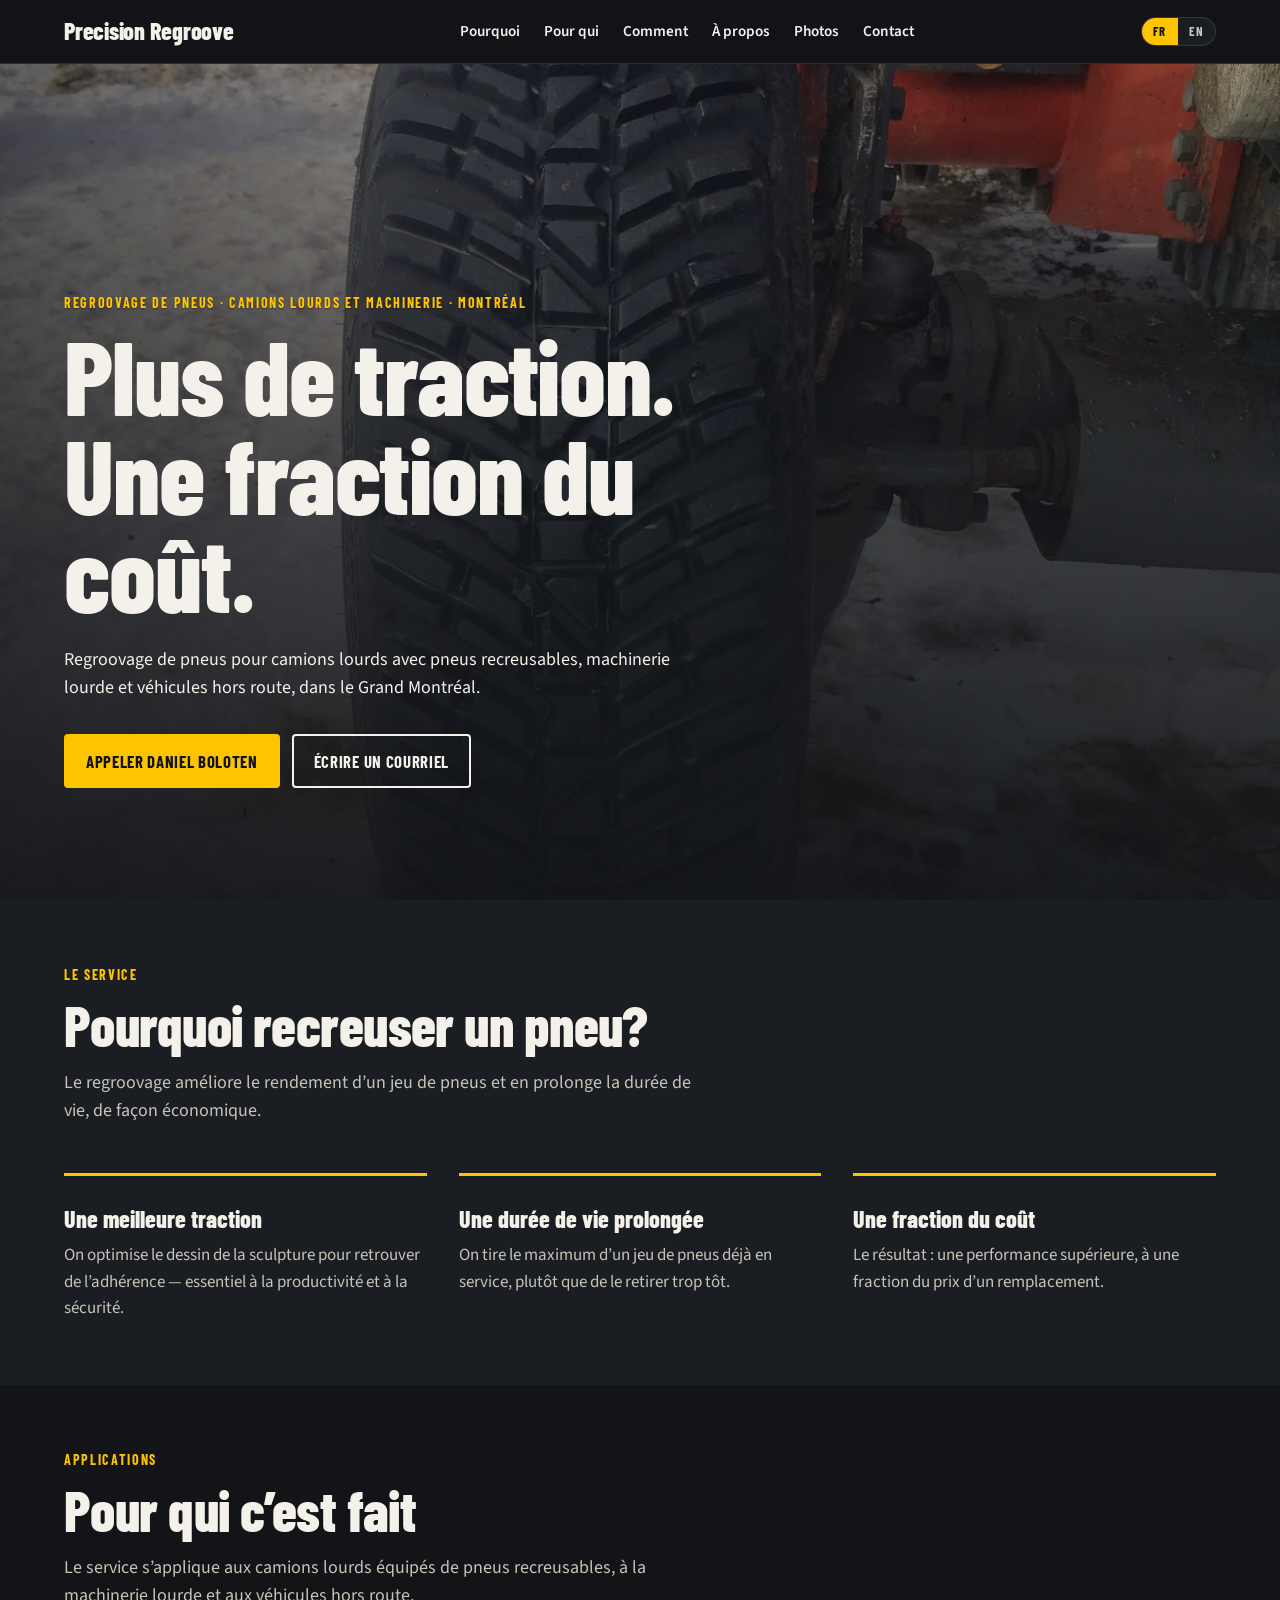
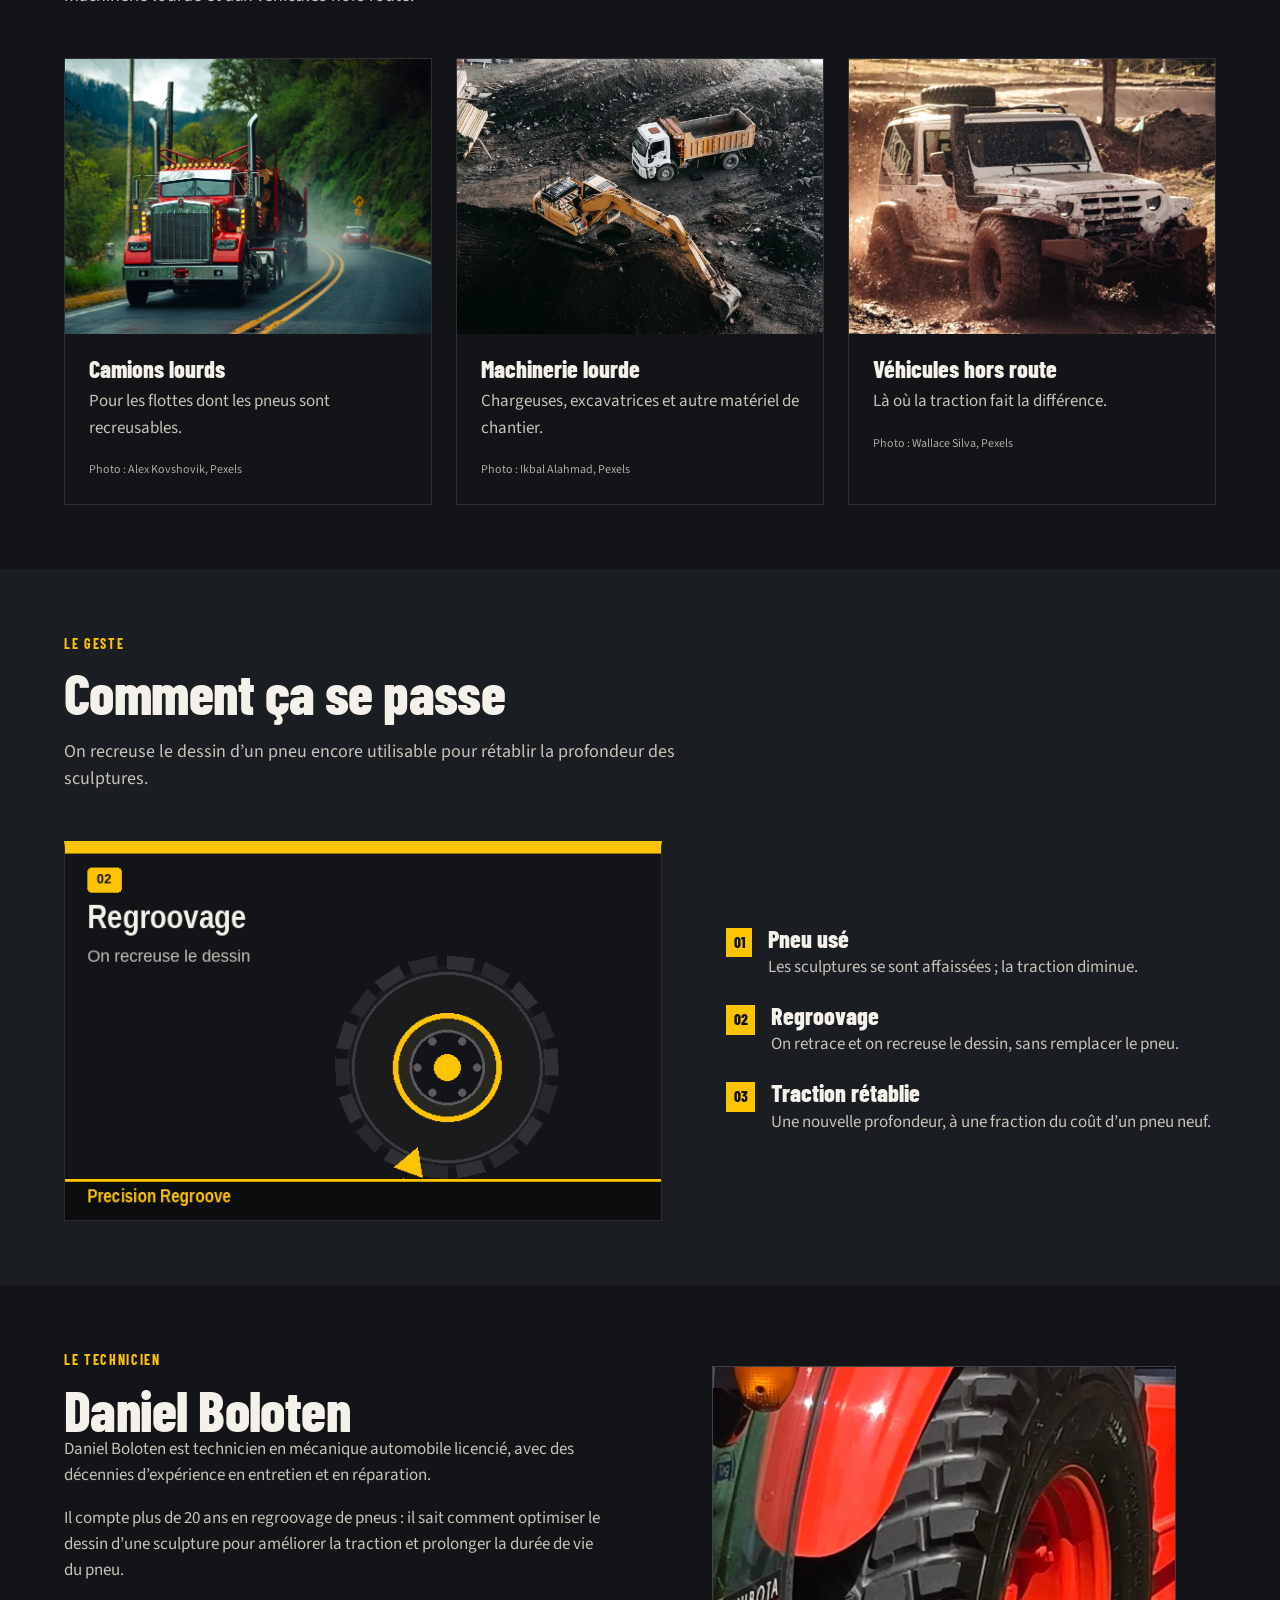
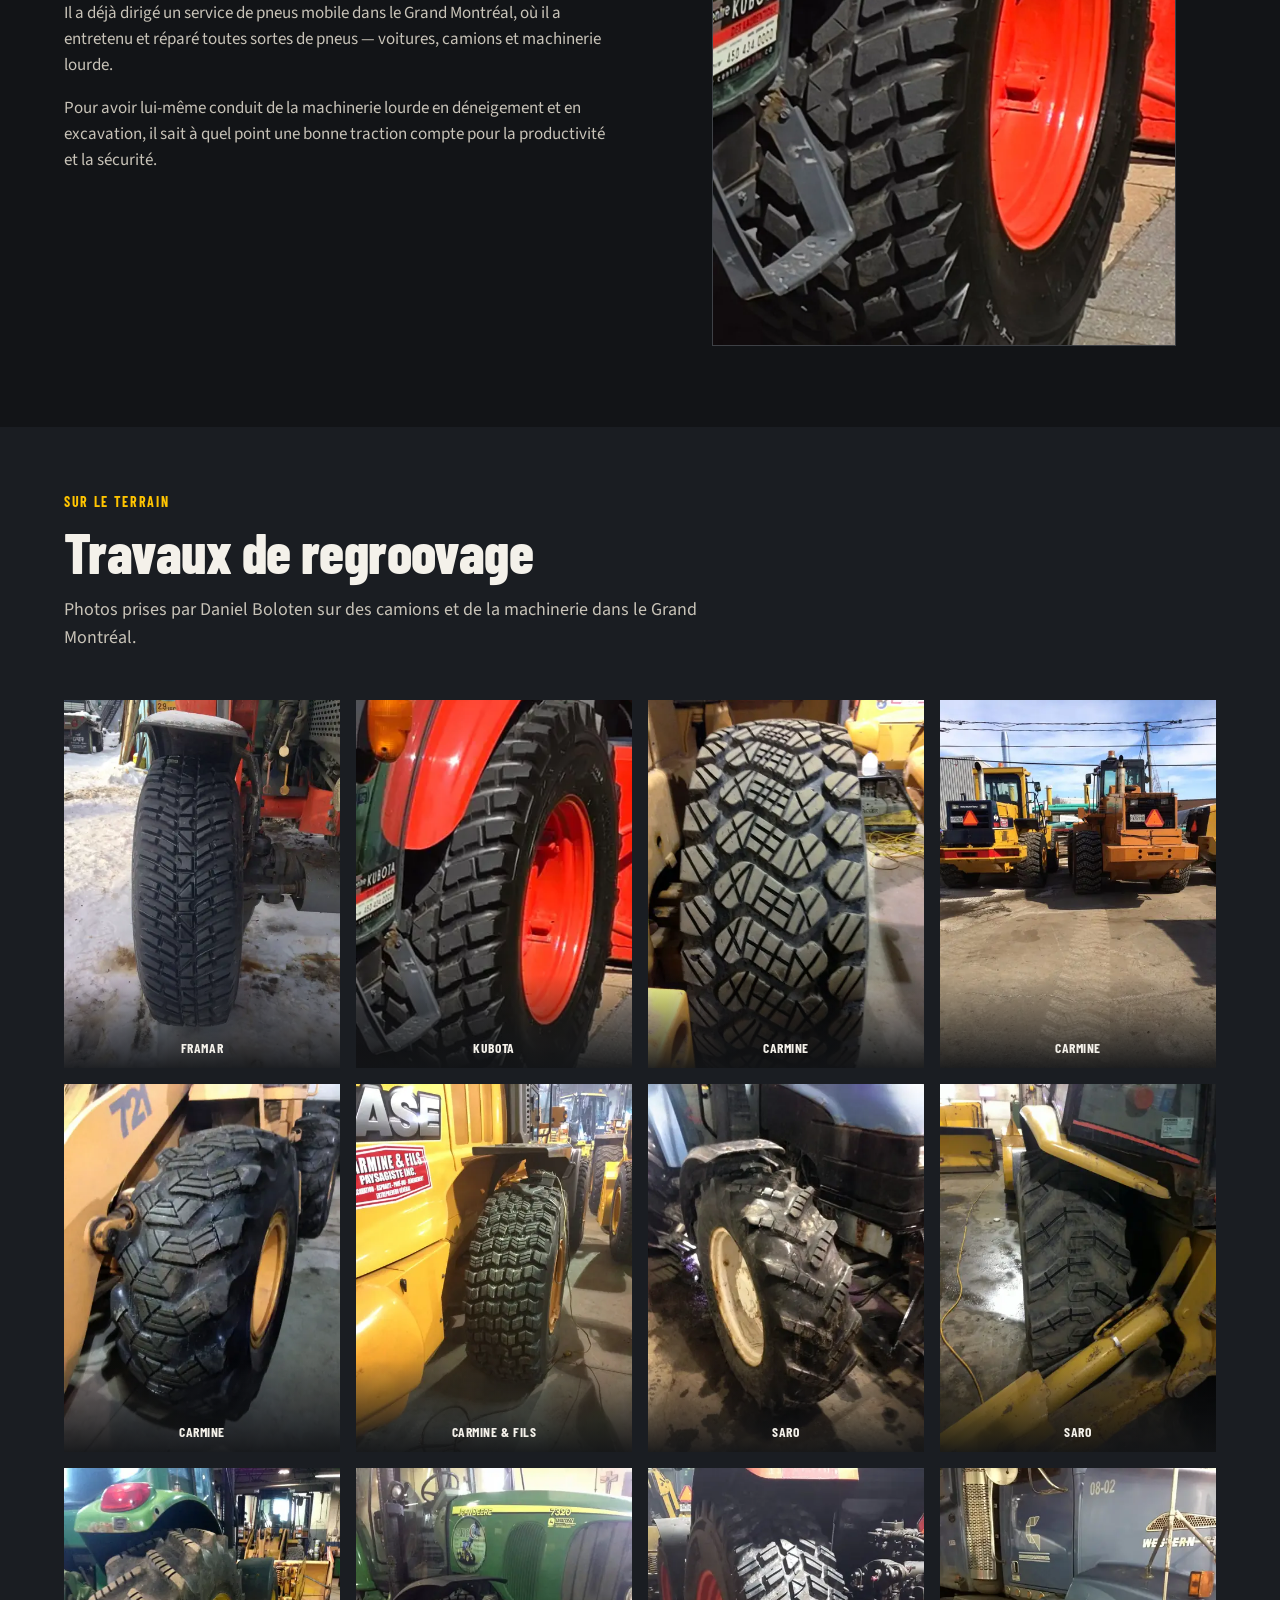
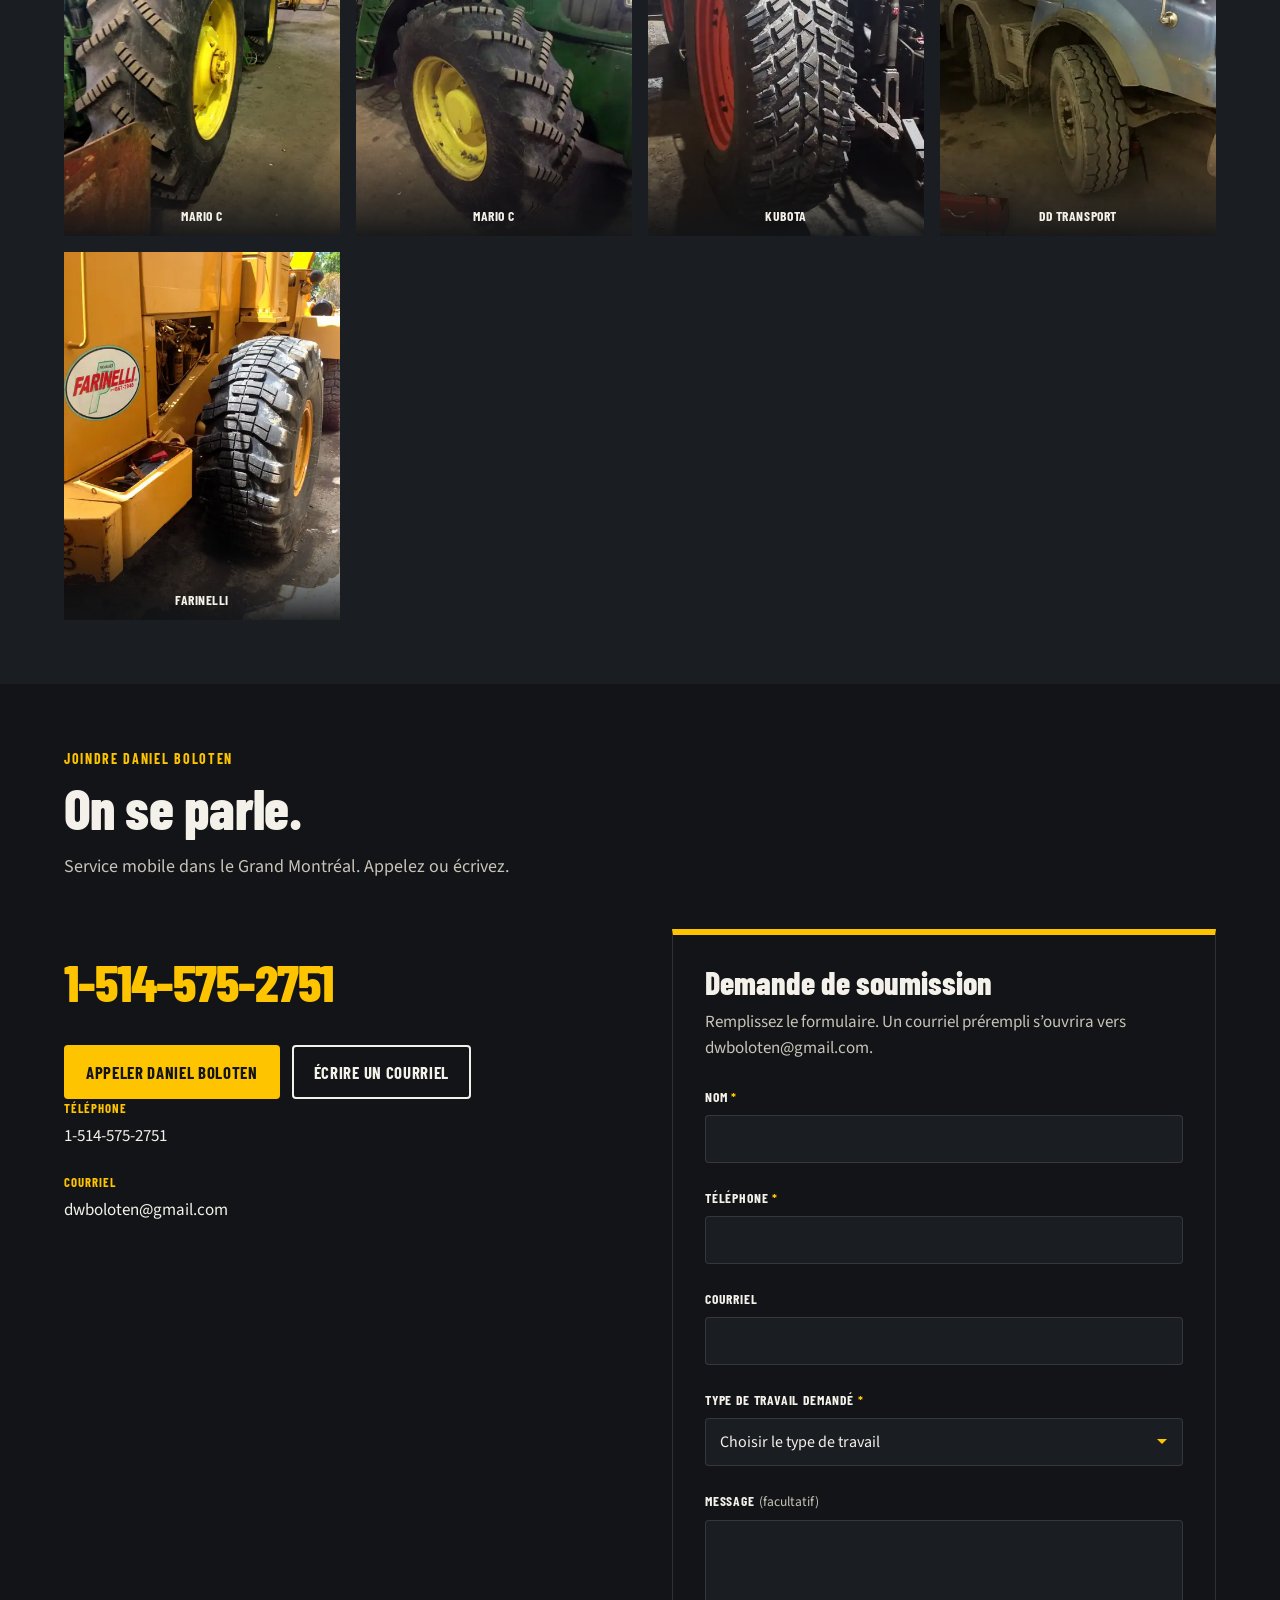
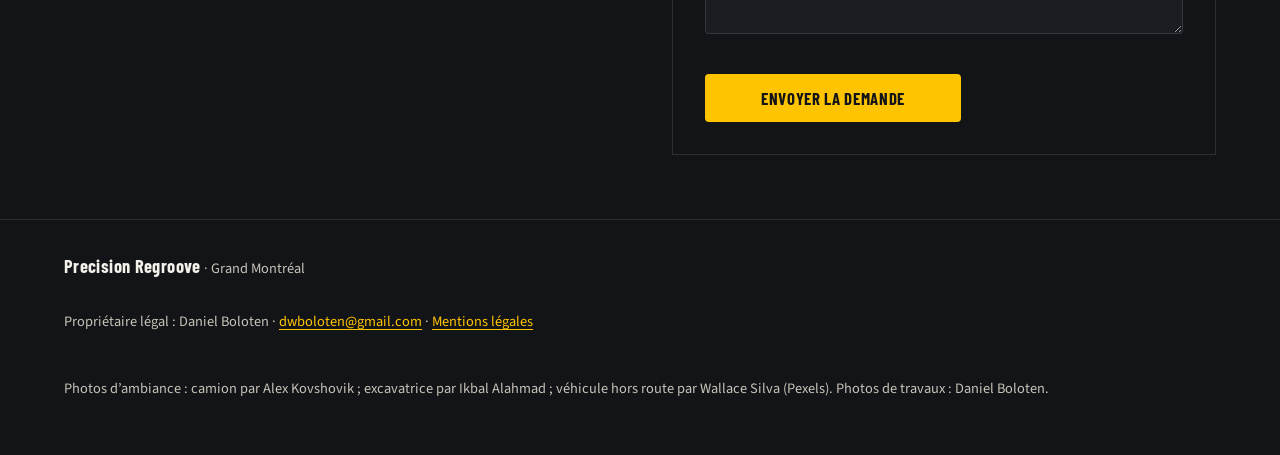
==== commit 8b58a5d6: "Remove Daniel Boloten's home address from the public site. Drop the contact-page address block, maps" ====
--- a/index.html
+++ b/index.html
@@ -326,7 +326,7 @@
         <div class="section-head">
           <p class="kicker" data-i18n="contact.kicker">Joindre Daniel Boloten</p>
           <h2 data-i18n="contact.title">On se parle.</h2>
-          <p class="lede" data-i18n="contact.lede">Service mobile dans le Grand Montréal. Appelez ou écrivez — le numéro et l’adresse sont les siens.</p>
+          <p class="lede" data-i18n="contact.lede">Service mobile dans le Grand Montréal. Appelez ou écrivez.</p>
         </div>
         <div class="contact-grid">
           <div class="contact-info">
@@ -343,14 +343,6 @@
               <div>
                 <dt data-i18n="contact.email">Courriel</dt>
                 <dd><a href="mailto:dwboloten@gmail.com">dwboloten@gmail.com</a></dd>
-              </div>
-              <div>
-                <dt data-i18n="contact.address">Adresse</dt>
-                <dd>
-                  4803 Ave Draper<br>
-                  Montréal (Québec)  H3X 3P6<br>
-                  <a href="https://maps.google.com/?q=4803+Ave+Draper,+Montr%C3%A9al,+Qu%C3%A9bec+H3X+3P6" rel="noopener noreferrer" data-i18n="contact.maps">Ouvrir dans Plans</a>
-                </dd>
               </div>
             </dl>
           </div>
